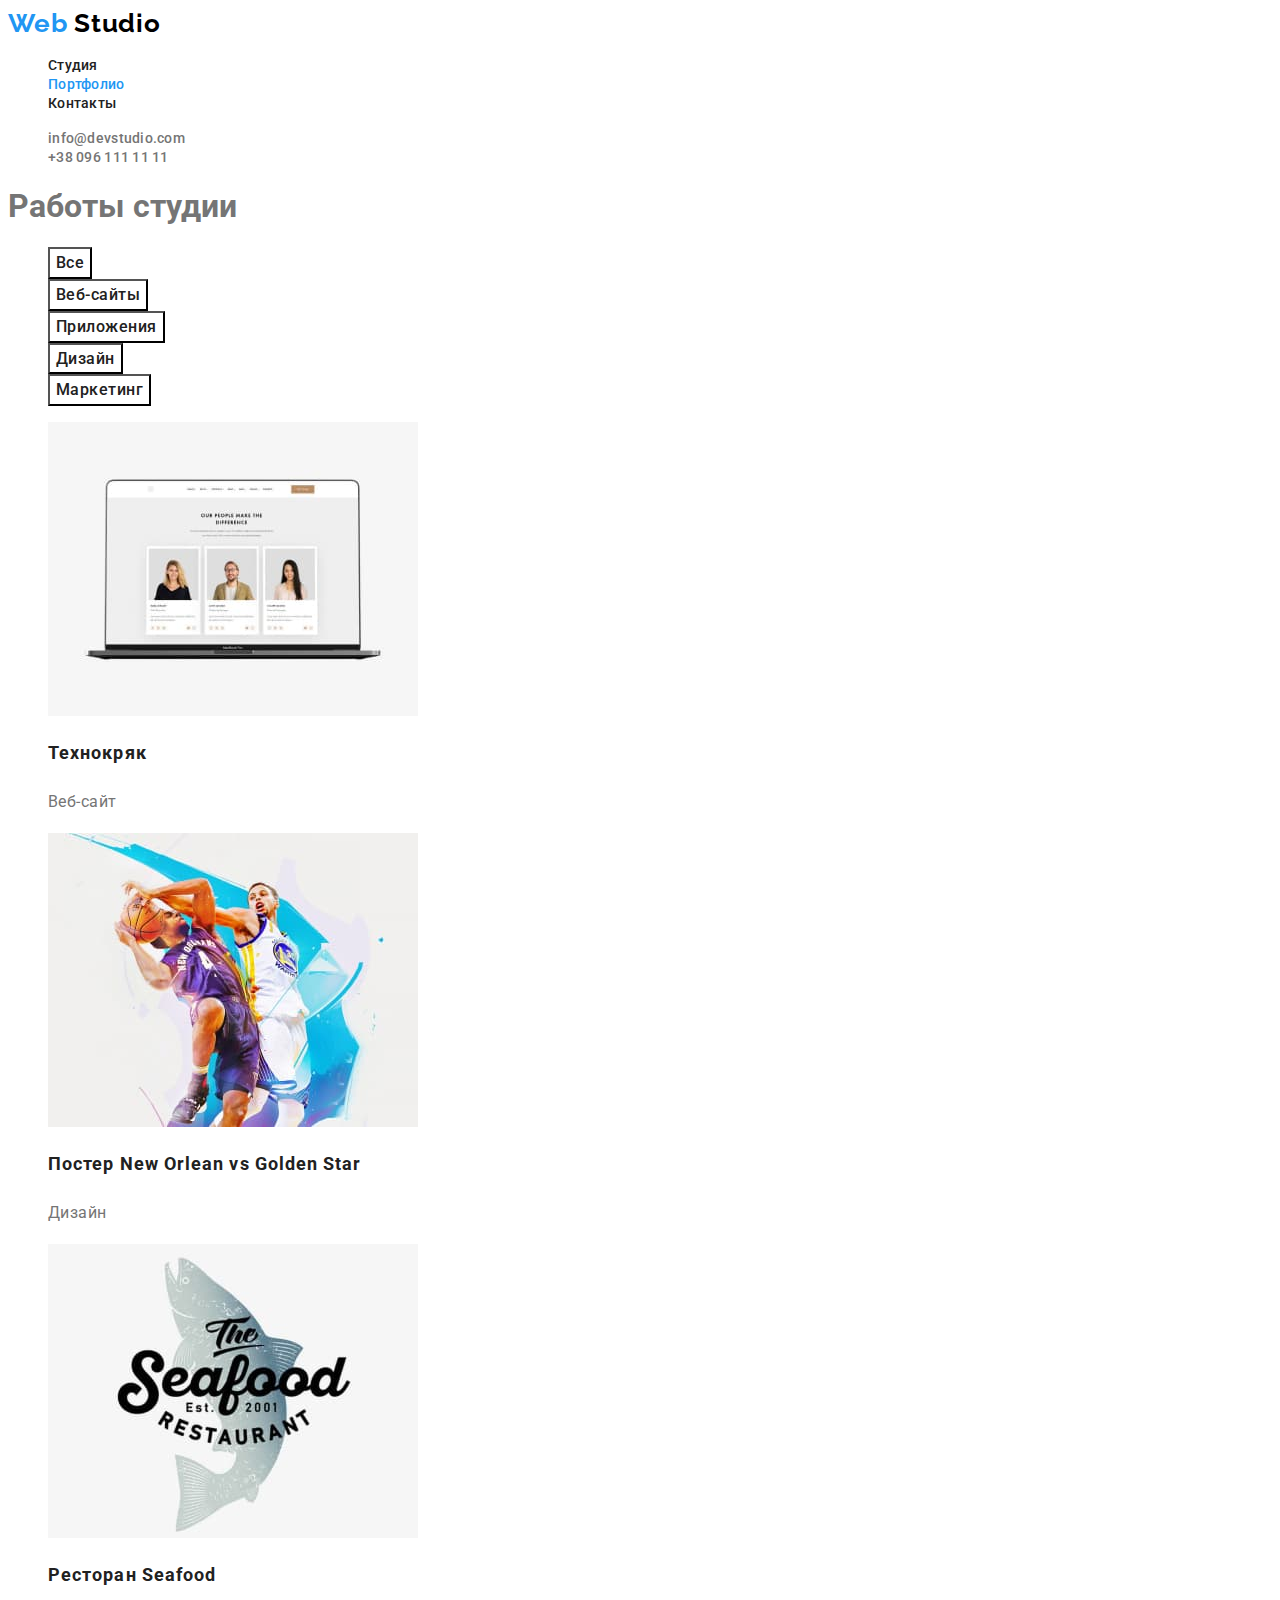
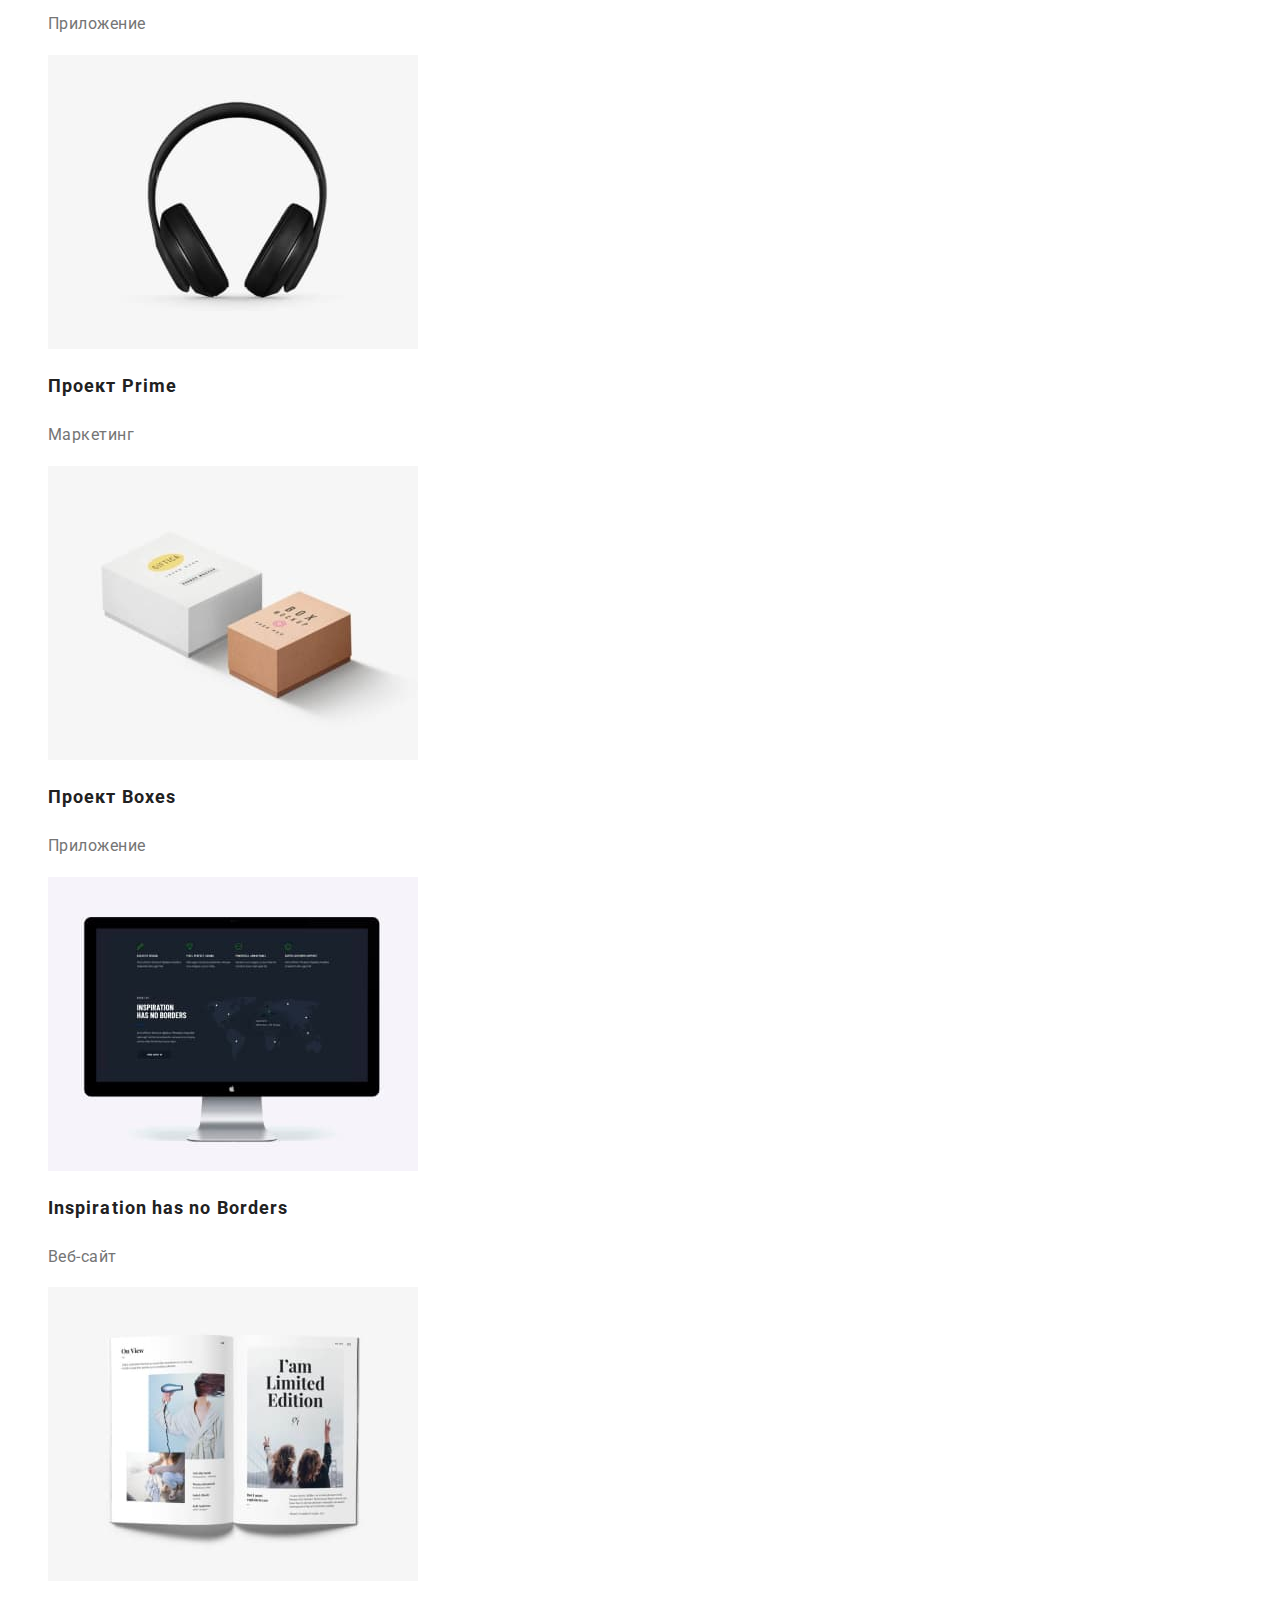
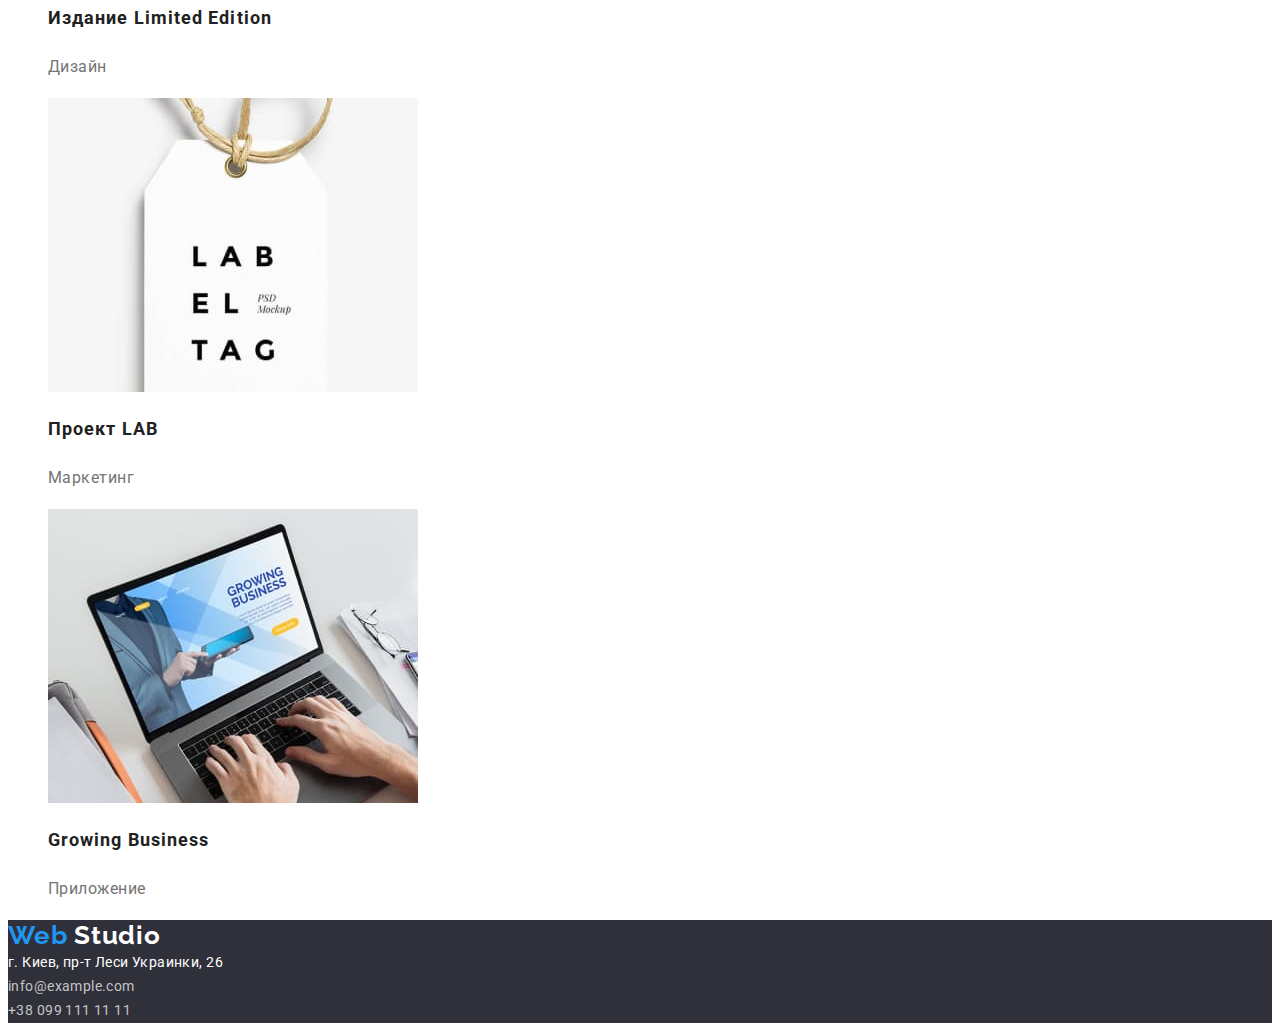
==== portfolio.html @ 0d14d16c "add start files" ====
<!DOCTYPE html>
<html lang="ru">
  <head>
    <meta charset="UTF-8" />
    <meta http-equiv="X-UA-Compatible" content="IE=edge" />
    <meta name="viewport" content="width=device-width, initial-scale=1.0" />
    <title>Портфолио</title>
    <link
      href="https://fonts.googleapis.com/css2?family=Raleway:wght@700&family=Roboto:wght@400;500;700;900&display=swap"
      rel="stylesheet"
    />
    <link rel="stylesheet" href="./css/styles.css" />
  </head>
  <body>
    <!-- шапка -->
    <header>
      <a class="logo" href="" lang="en"
        ><span class="logo-color">Web</span> <span class="logo-header">Studio</span>
      </a>
      <nav>
        <ul class="site-nav list">
          <li><a href="./index.html" class="link">Студия</a></li>
          <li><a href="./portfolio.html" class="link current">Портфолио</a></li>
          <li><a href="" class="link">Контакты</a></li>
        </ul>
      </nav>
      <ul class="contacts list">
        <li><a href="mailto:info@devstudio.com" class="link">info@devstudio.com</a></li>
        <li><a href="tel:+380961111111" class="link">+38 096 111 11 11</a></li>
      </ul>
    </header>
    <!-- контент -->
    <main>
      <section>
        <h1>Работы студии</h1>
        <ul class="filter list">
          <li><button type="button" class="button btn-p">Все</button></li>
          <li><button type="button" class="button btn-p">Веб-сайты</button></li>
          <li><button type="button" class="button btn-p">Приложения</button></li>
          <li><button type="button" class="button btn-p">Дизайн</button></li>
          <li><button type="button" class="button btn-p">Маркетинг</button></li>
        </ul>
        <ul class="example-list list">
          <li class="example-card">
            <img
              src="./images/portfolio/portfolio1.jpg"
              alt="Ноутбук с изображением сайта"
              width="370"
            />
            <h2 class="title">Технокряк</h2>
            <p class="product">Веб-сайт</p>
          </li>
          <li class="example-card">
            <img
              src="./images/portfolio/portfolio2.jpg"
              alt="Игра двух баскетболистов"
              width="370"
            />
            <h2 class="title">Постер New Orlean vs Golden Star</h2>
            <p class="product">Дизайн</p>
          </li>
          <li class="example-card">
            <img src="./images/portfolio/portfolio3.jpg" alt="Лого ресторана" width="370" />
            <h2 class="title">Ресторан Seafood</h2>
            <p class="product">Приложение</p>
          </li>
          <li class="example-card">
            <img src="./images/portfolio/portfolio4.jpg" alt="Наушники" width="370" />
            <h2 class="title">Проект Prime</h2>
            <p class="product">Маркетинг</p>
          </li>
          <li class="example-card">
            <img src="./images/portfolio/portfolio5.jpg" alt="Коробки" width="370" />
            <h2 class="title">Проект Boxes</h2>
            <p class="product">Приложение</p>
          </li>
          <li class="example-card">
            <img
              src="./images/portfolio/portfolio6.jpg"
              alt="Монитор с изображением сайта"
              width="370"
            />
            <h2 class="title">Inspiration has no Borders</h2>
            <p class="product">Веб-сайт</p>
          </li>
          <li class="example-card">
            <img src="./images/portfolio/portfolio7.jpg" alt="Открытая книга" width="370" />
            <h2 class="title">Издание Limited Edition</h2>
            <p class="product">Дизайн</p>
          </li>
          <li class="example-card">
            <img src="./images/portfolio/portfolio8.jpg" alt="Бирка с лого проекта" width="370" />
            <h2 class="title">Проект LAB</h2>
            <p class="product">Маркетинг</p>
          </li>
          <li class="example-card">
            <img src="./images/portfolio/portfolio9.jpg" alt="Работа за ноутбуком" width="370" />
            <h2 class="title">Growing Business</h2>
            <p class="product">Приложение</p>
          </li>
        </ul>
      </section>
    </main>
    <!-- подвал -->
    <footer class="footer">
      <a class="logo" href="" lang="en"
        ><span class="logo-color">Web</span> <span class="logo-footer">Studio</span>
      </a>
      <address class="address">
        <a href="https://goo.gl/maps/GyggzFE7eTkepQ136" class="address-link office"
          >г. Киев, пр-т Леси Украинки, 26</a
        >
        <br />
        <a href="mailto:info@example.com" class="address-link">info@example.com</a><br />
        <a href="tel:+380991111111" class="address-link">+38 099 111 11 11</a>
      </address>
    </footer>
  </body>
</html>
---- css/styles.css ----
:root {
  --title-color: #212121;
  --accent-color: #2196f3;
  --white-color: #ffffff;
  --phrase-color: #757575;
  --logo-color: #000000;
  --background-section: #e5e5e5;
  --background-hero: #2f303a;
  --background-btn-p: #f5f4fa;
  --background-btn-s: #188ce8;
  --contact-color: #c4c4c4;
}
body {
  font-family: Roboto, sans-serif;
  color: var(--phrase-color);
  background-color: var(--white-color);
}
.list {
  list-style: none;
}

/* logo */
.logo {
  font-family: Raleway, sans-serif;
  /* font-style: normal; */
  font-weight: 700;
  font-size: 26px;
  line-height: 1.19;
  letter-spacing: 0.03em;
  text-decoration: none;
}
.logo-header {
  color: var(--logo-color);
}
.logo-color {
  color: var(--accent-color);
}
/* header */
.link {
  font-weight: 500;
  font-size: 14px;
  line-height: 1.14;
  letter-spacing: 0.02em;
  text-decoration: none;
}
.site-nav .link {
  color: var(--title-color);
}
.site-nav .link:hover,
.site-nav .link:focus {
  color: var(--accent-color);
}
.site-nav .current {
  color: var(--accent-color);
}
.contacts .link {
  color: var(--phrase-color);
}
.contacts .link:hover,
.contacts .link:focus {
  color: var(--accent-color);
}

/* герой */
.hero {
  background-color: var(--background-hero);
}
.hero-title {
  color: var(--white-color);
  font-weight: 900;
  font-size: 44px;
  line-height: 1.36;
  text-align: center;
  letter-spacing: 0.06em;
  text-transform: uppercase;
}
.button {
  font-family: inherit;
  font-weight: 500;
  font-size: 16px;
  line-height: 1.62;
  text-align: center;
  letter-spacing: 0.03em;
  cursor: pointer;
}
.btn-s {
  color: var(--white-color);
  background-color: var(--accent-color);
  font-weight: 700;
  line-height: 1.87;
  letter-spacing: 0.06em;
}
.btn-s:hover,
.btn-s:focus {
  background-color: var(--background-btn-s);
}

/* наши преимущества */
.benefits-list .title {
  color: var(--title-color);
  font-weight: 700;
  font-size: 14px;
  line-height: 1.14;
  letter-spacing: 0.03em;
  text-transform: uppercase;
}
.benefit {
  font-size: 14px;
  line-height: 1.74;
  letter-spacing: 0.03em;
}

/* чем мы занимаемся */
.section-title {
  color: var(--title-color);
  font-weight: 700;
  font-size: 36px;
  line-height: 1.17;
  text-align: center;
  letter-spacing: 0.03em;
}

/* наша команда */
.team {
  background-color: var(--background-btn-p);
}
.member-card {
  background-color: var(--white-color);
}
.member {
  color: var(--title-color);
  font-weight: 500;
  font-size: 16px;
  line-height: 1.19;
  text-align: center;
  letter-spacing: 0.03em;
}
.member-prof {
  font-size: 16px;
  line-height: 1.19;
  text-align: center;
  letter-spacing: 0.03em;
}

/* подвал */
.footer {
  background-color: var(--background-hero);
}
.logo-footer {
  color: var(--white-color);
}

.address-link {
  color: var(--contact-color);
  font-style: normal;
  font-weight: 400;
  font-size: 14px;
  line-height: 1.71;
  letter-spacing: 0.03em;
  text-decoration: none;
}
.office {
  color: var(--white-color);
}
.address-link:hover,
.address-link:focus {
  color: var(--accent-color);
}

/* portfolio */
.btn-p {
  color: var(--title-color);
  background-color: var(--white-color);
}
.btn-p:hover,
.btn-p:focus {
  color: var(--white-color);
  background-color: var(--accent-color);
}
.example-card {
  background-color: var(--example-card-color);
}
.example-list .title {
  color: var(--title-color);
  font-weight: 700;
  font-size: 18px;
  line-height: 2;
  letter-spacing: 0.06em;
}
.example-list .product {
  font-size: 16px;
  line-height: 1.87;
  letter-spacing: 0.03em;
}
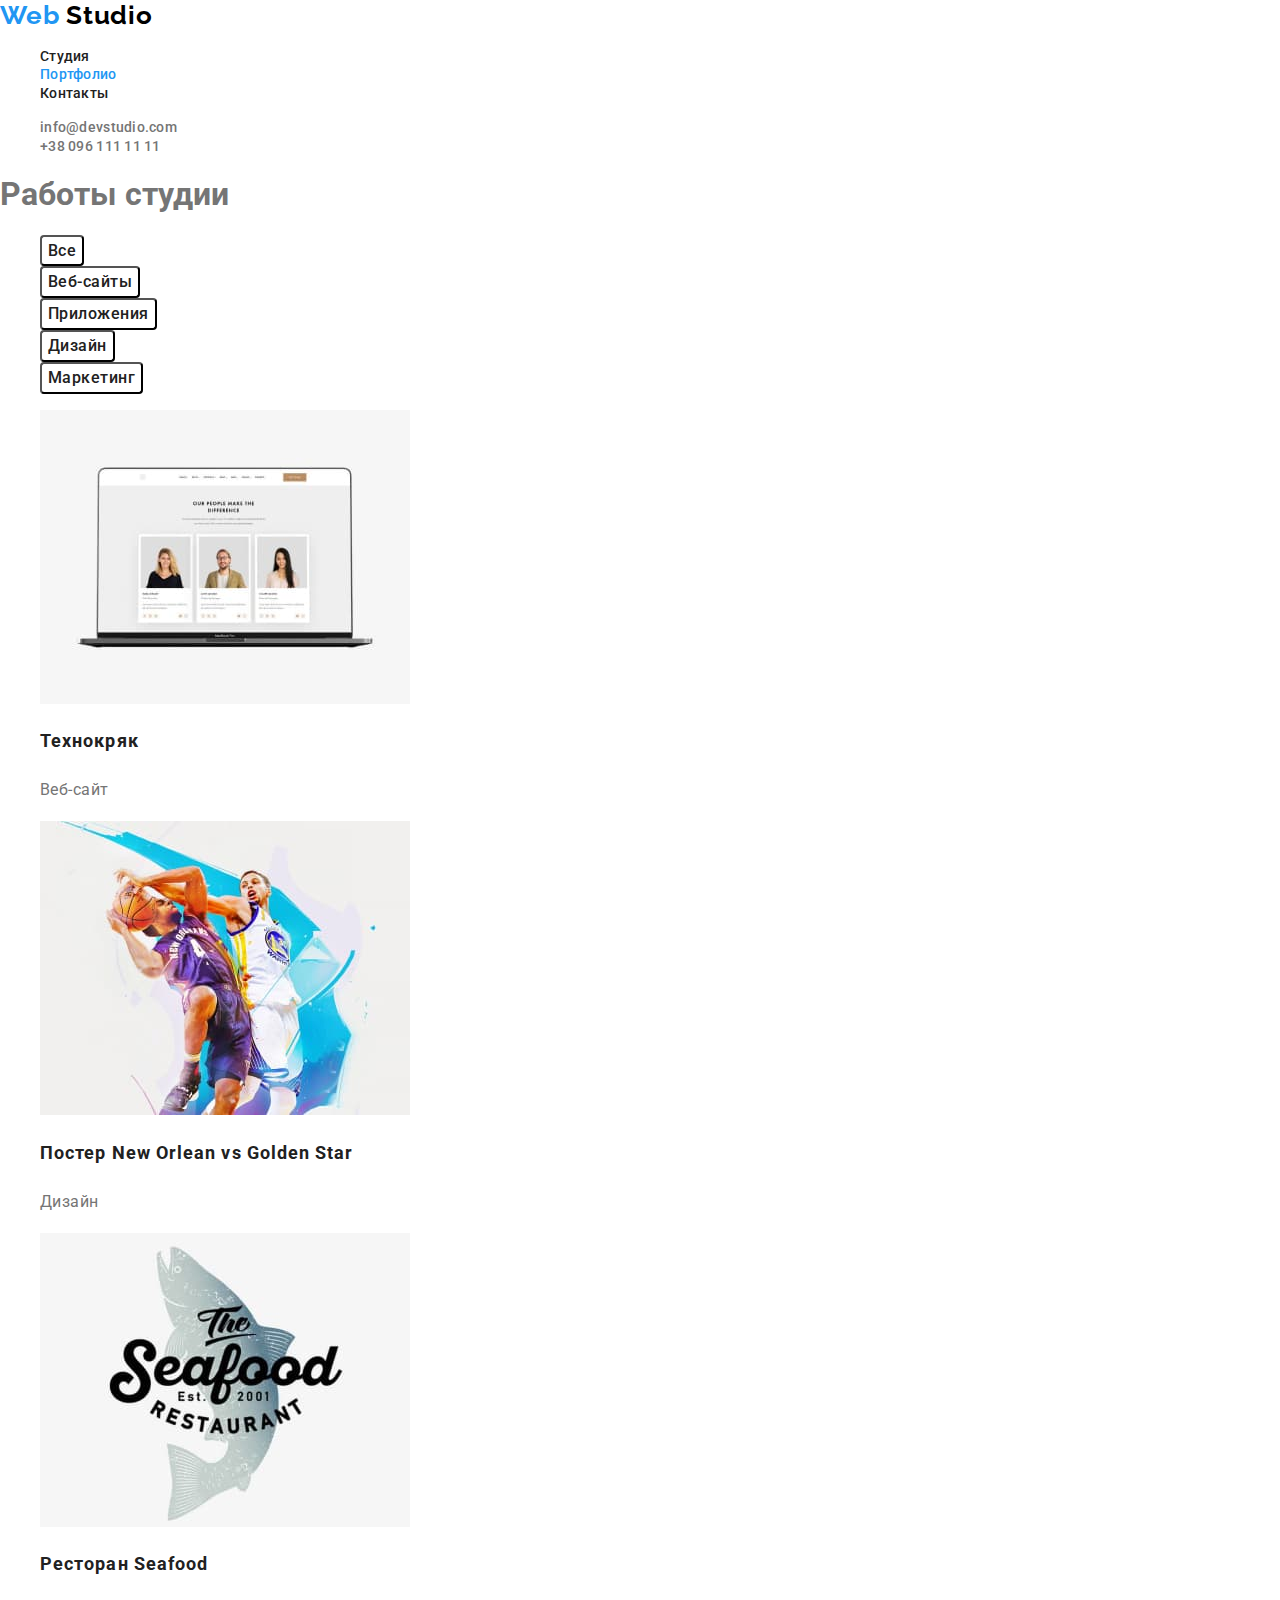
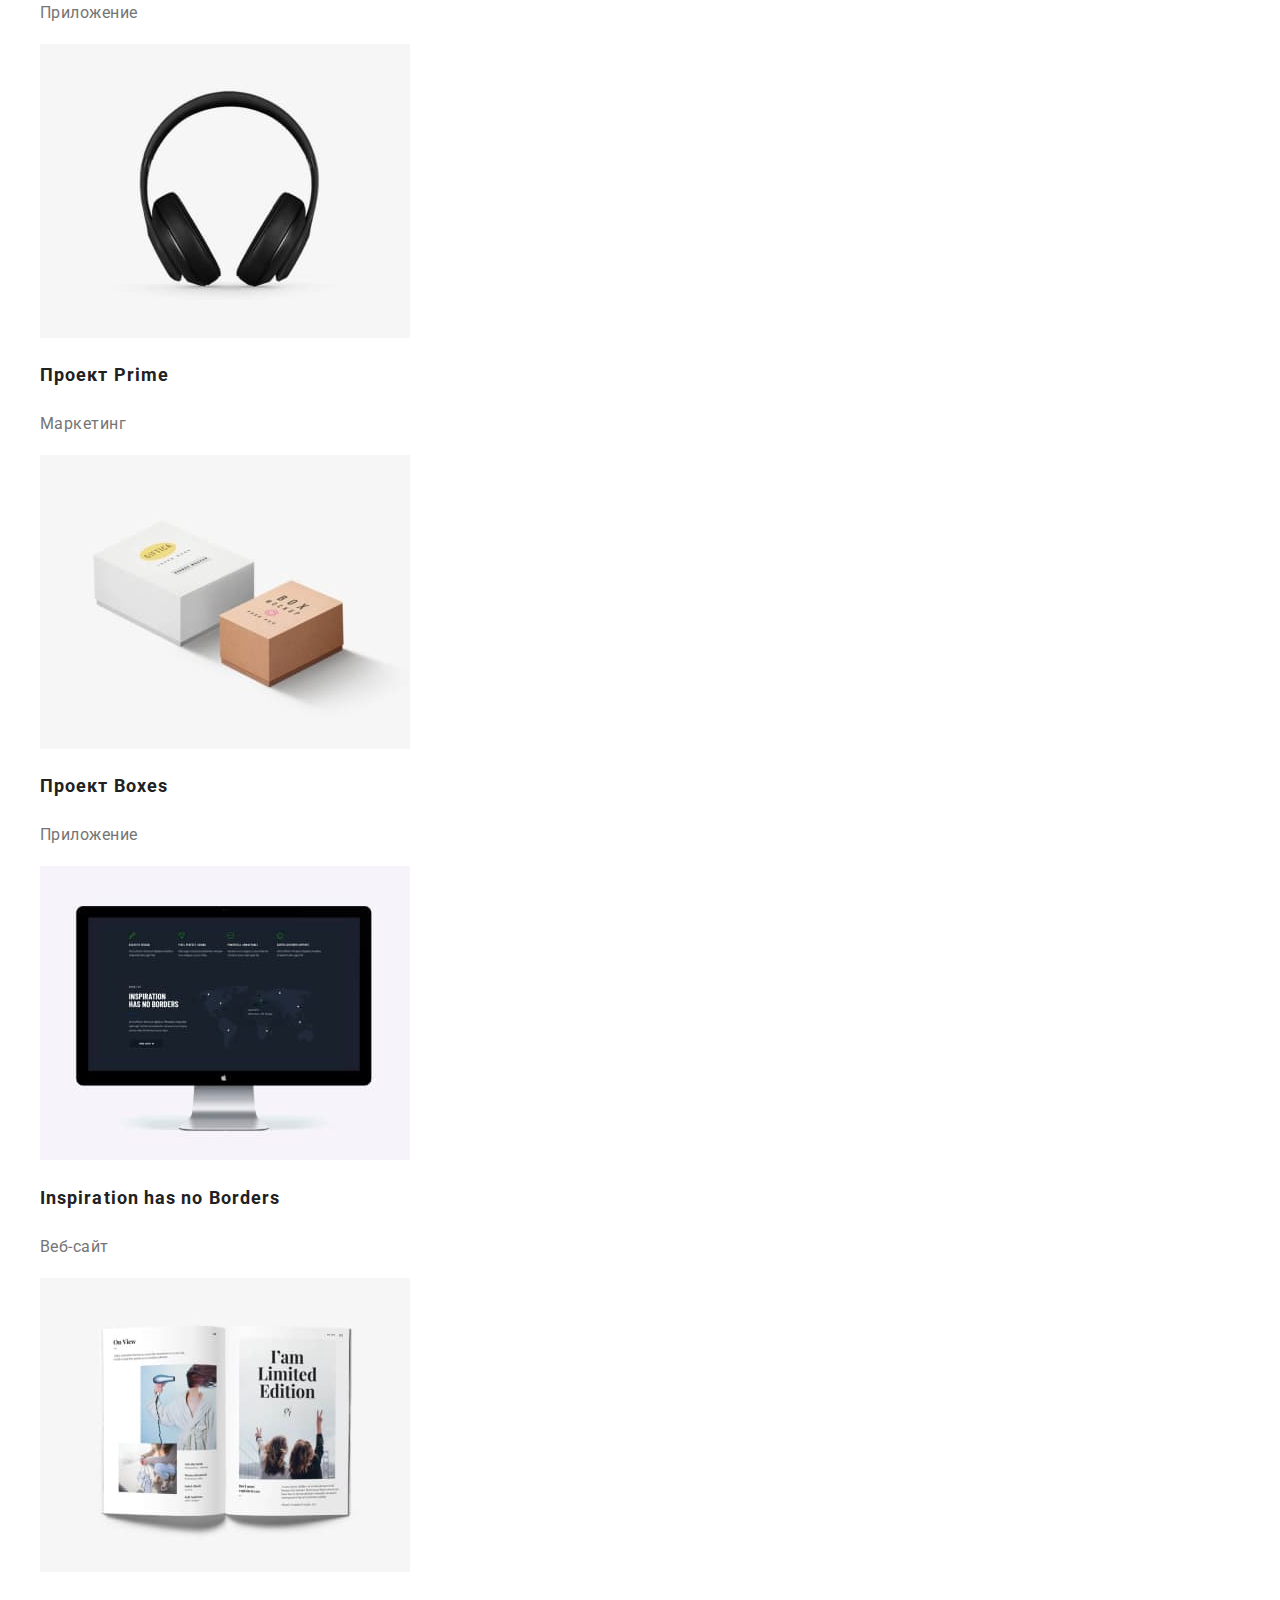
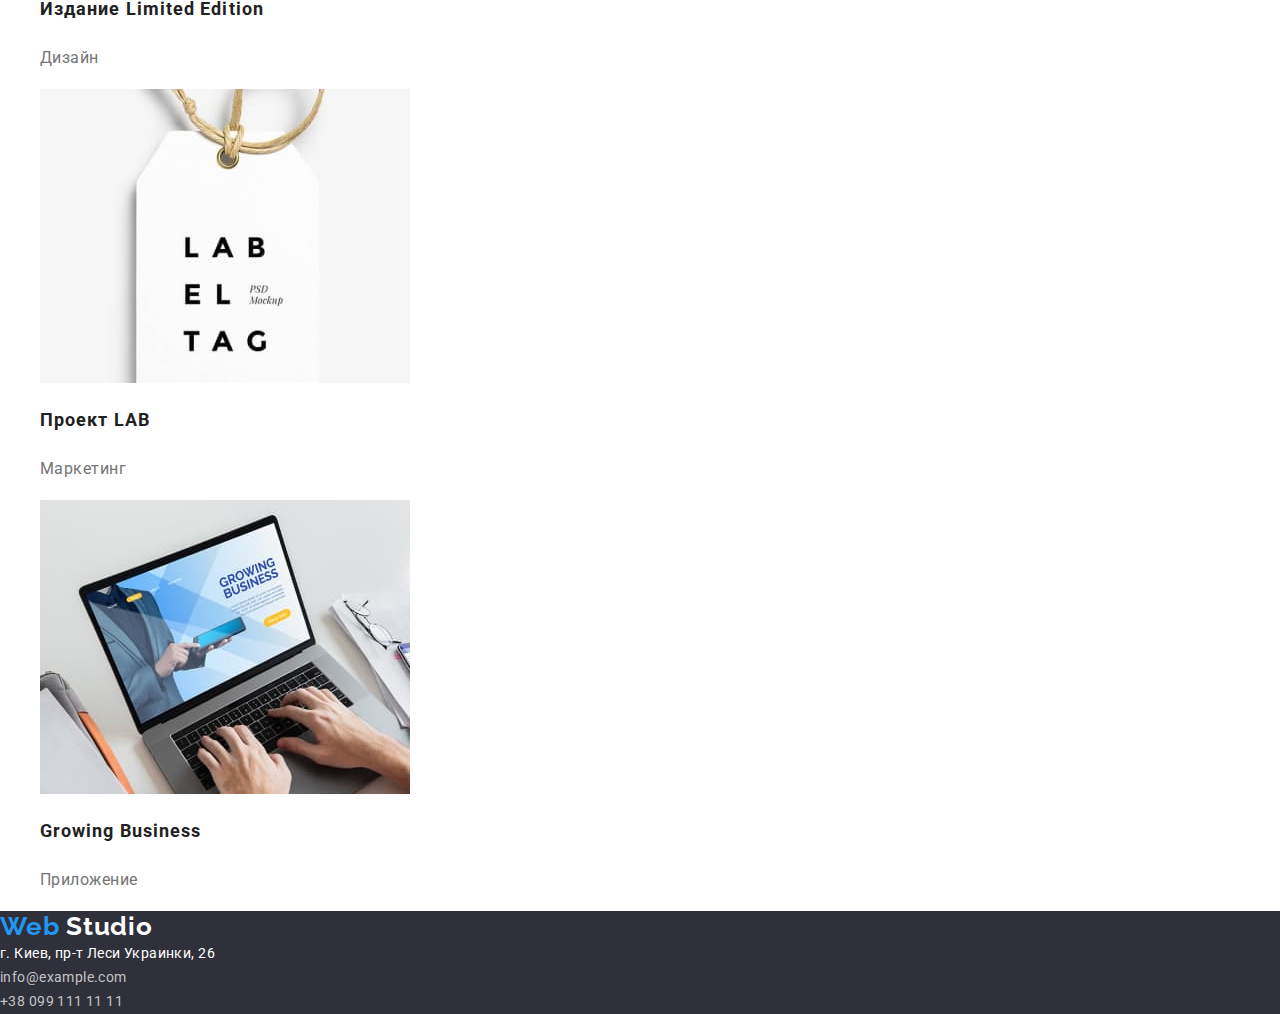
==== commit 00fe9de2: "add nomalize and container" ====
--- a/portfolio.html
+++ b/portfolio.html
@@ -8,6 +8,10 @@
     <link
       href="https://fonts.googleapis.com/css2?family=Raleway:wght@700&family=Roboto:wght@400;500;700;900&display=swap"
       rel="stylesheet"
+    />
+    <link
+      rel="stylesheet"
+      href="https://cdnjs.cloudflare.com/ajax/libs/modern-normalize/1.1.0/modern-normalize.min.css"
     />
     <link rel="stylesheet" href="./css/styles.css" />
   </head>
--- a/css/styles.css
+++ b/css/styles.css
@@ -1,3 +1,18 @@
+/* =====main styles===== */
+html {
+  box-sizing: border-box;
+}
+*,
+*::before,
+*::after {
+  box-sizing: inherit;
+}
+.container {
+  width: 1200px;
+  padding-left: 15px;
+  padding-right: 15px;
+}
+
 :root {
   --title-color: #212121;
   --accent-color: #2196f3;
@@ -19,10 +34,9 @@
   list-style: none;
 }
 
-/* logo */
+/* =====logo===== */
 .logo {
   font-family: Raleway, sans-serif;
-  /* font-style: normal; */
   font-weight: 700;
   font-size: 26px;
   line-height: 1.19;
@@ -35,7 +49,7 @@
 .logo-color {
   color: var(--accent-color);
 }
-/* header */
+/* =====header===== */
 .link {
   font-weight: 500;
   font-size: 14px;
@@ -61,7 +75,7 @@
   color: var(--accent-color);
 }
 
-/* герой */
+/* =====hero===== */
 .hero {
   background-color: var(--background-hero);
 }
@@ -75,6 +89,7 @@
   text-transform: uppercase;
 }
 .button {
+  border-radius: 4px;
   font-family: inherit;
   font-weight: 500;
   font-size: 16px;
@@ -84,6 +99,7 @@
   cursor: pointer;
 }
 .btn-s {
+  padding: 10px 32px;
   color: var(--white-color);
   background-color: var(--accent-color);
   font-weight: 700;
@@ -95,7 +111,7 @@
   background-color: var(--background-btn-s);
 }
 
-/* наши преимущества */
+/* =====наши преимущества===== */
 .benefits-list .title {
   color: var(--title-color);
   font-weight: 700;
@@ -110,7 +126,7 @@
   letter-spacing: 0.03em;
 }
 
-/* чем мы занимаемся */
+/* =====чем мы занимаемся===== */
 .section-title {
   color: var(--title-color);
   font-weight: 700;
@@ -120,7 +136,7 @@
   letter-spacing: 0.03em;
 }
 
-/* наша команда */
+/* =====наша команда===== */
 .team {
   background-color: var(--background-btn-p);
 }
@@ -142,7 +158,7 @@
   letter-spacing: 0.03em;
 }
 
-/* подвал */
+/* =====footer===== */
 .footer {
   background-color: var(--background-hero);
 }
@@ -167,8 +183,9 @@
   color: var(--accent-color);
 }
 
-/* portfolio */
+/* =====portfolio===== */
 .btn-p {
+  padding: 6px, 22px;
   color: var(--title-color);
   background-color: var(--white-color);
 }
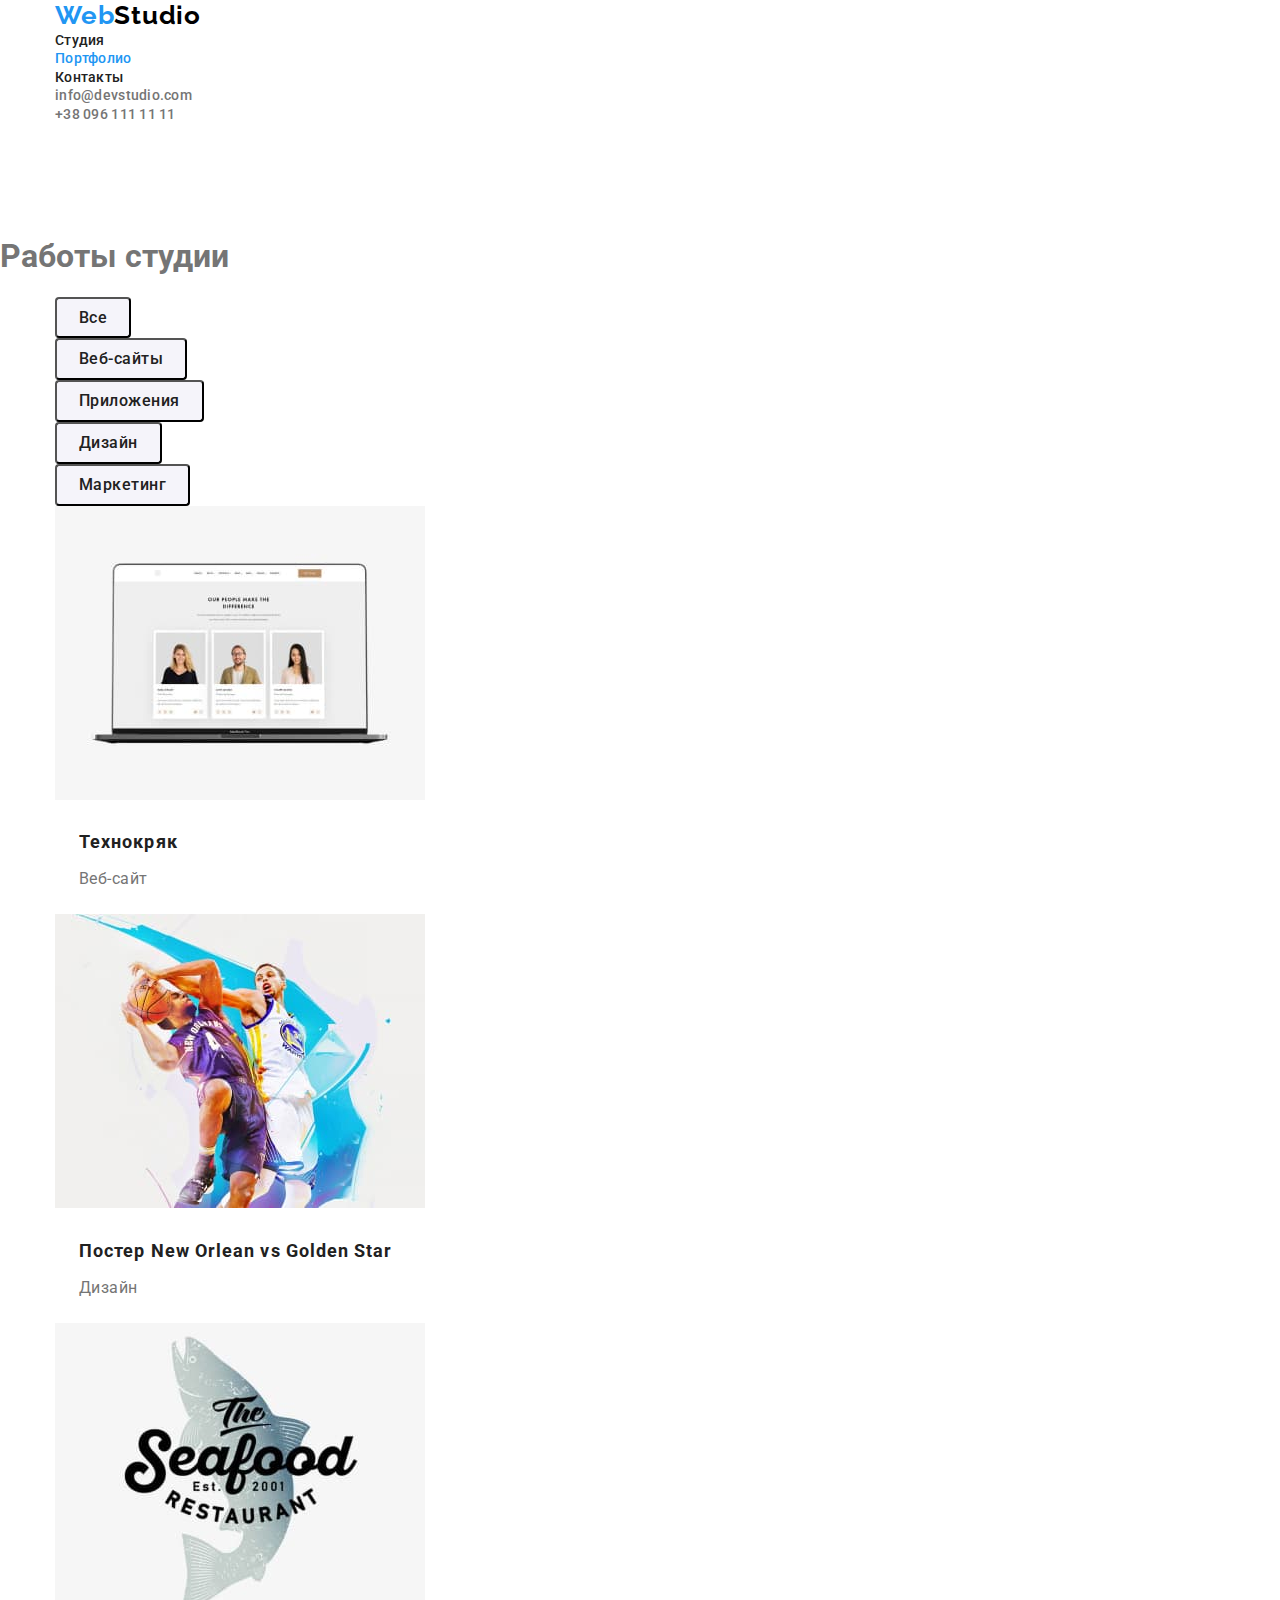
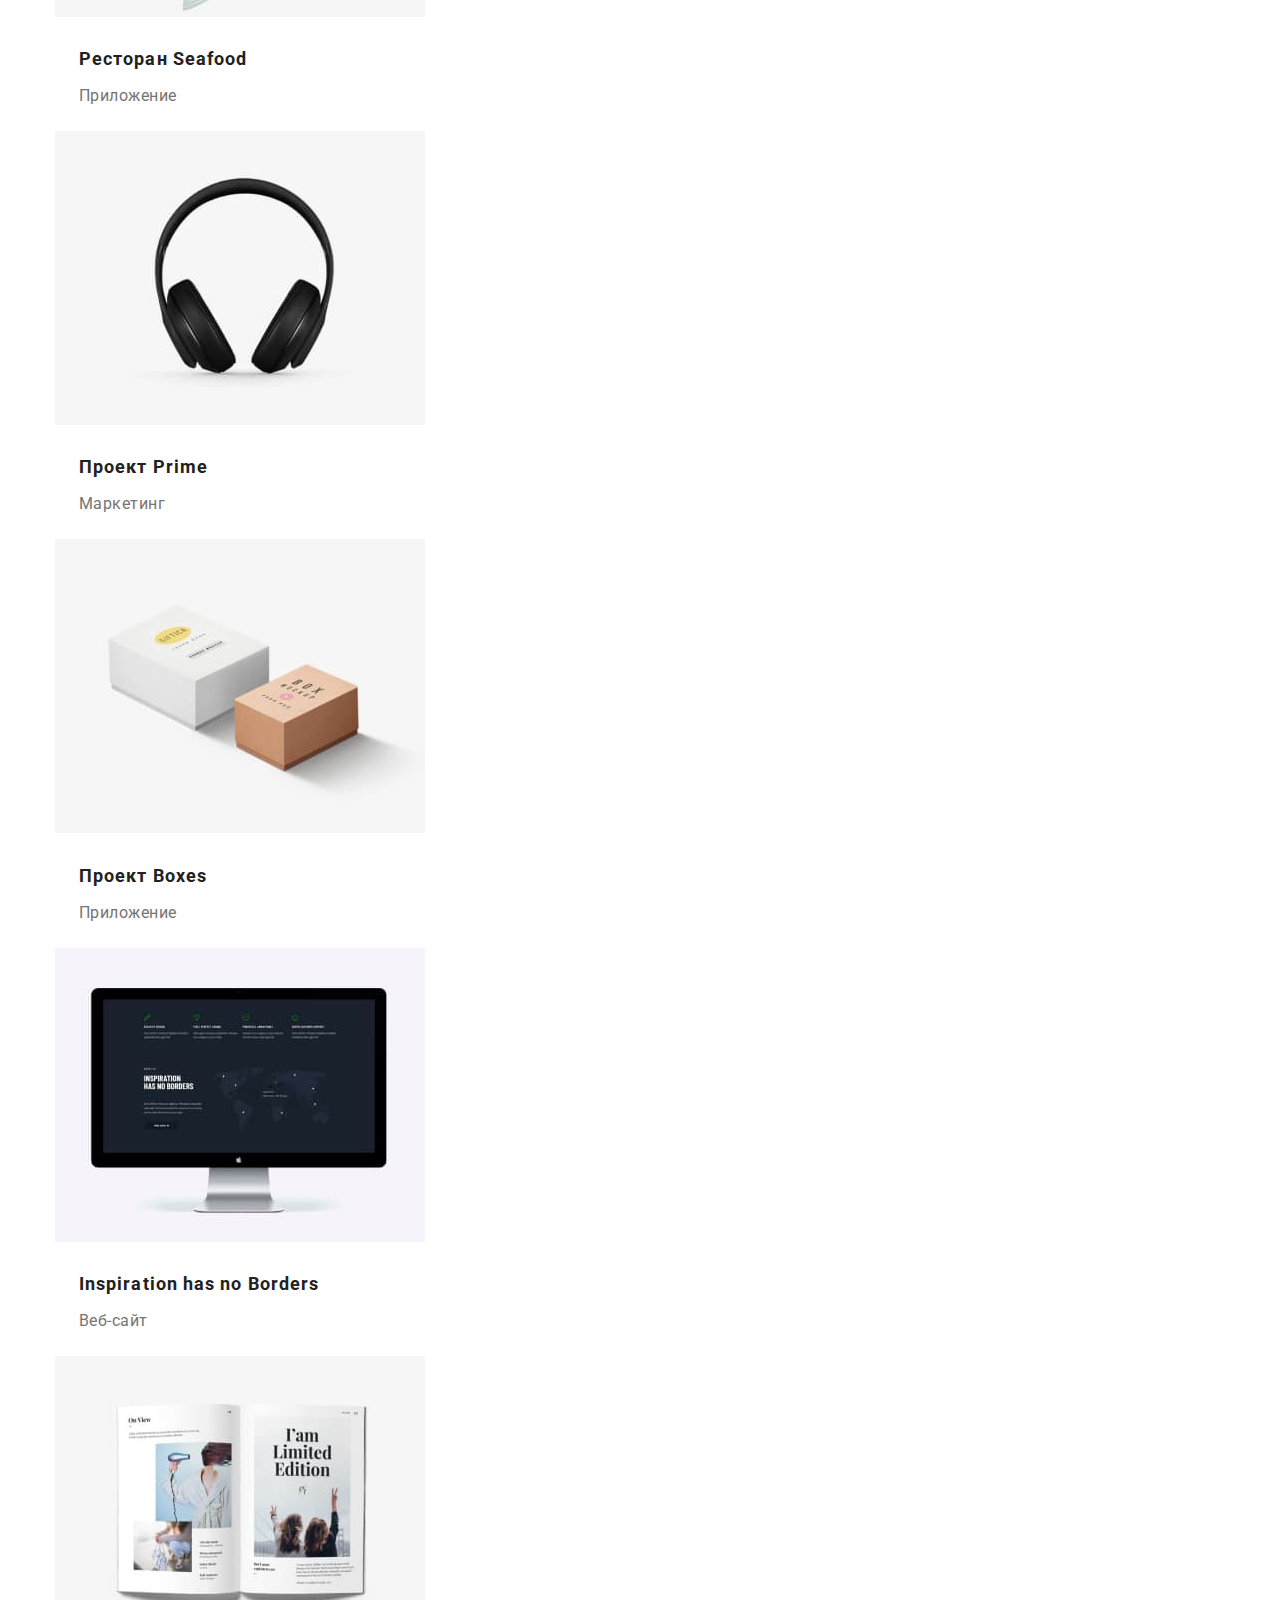
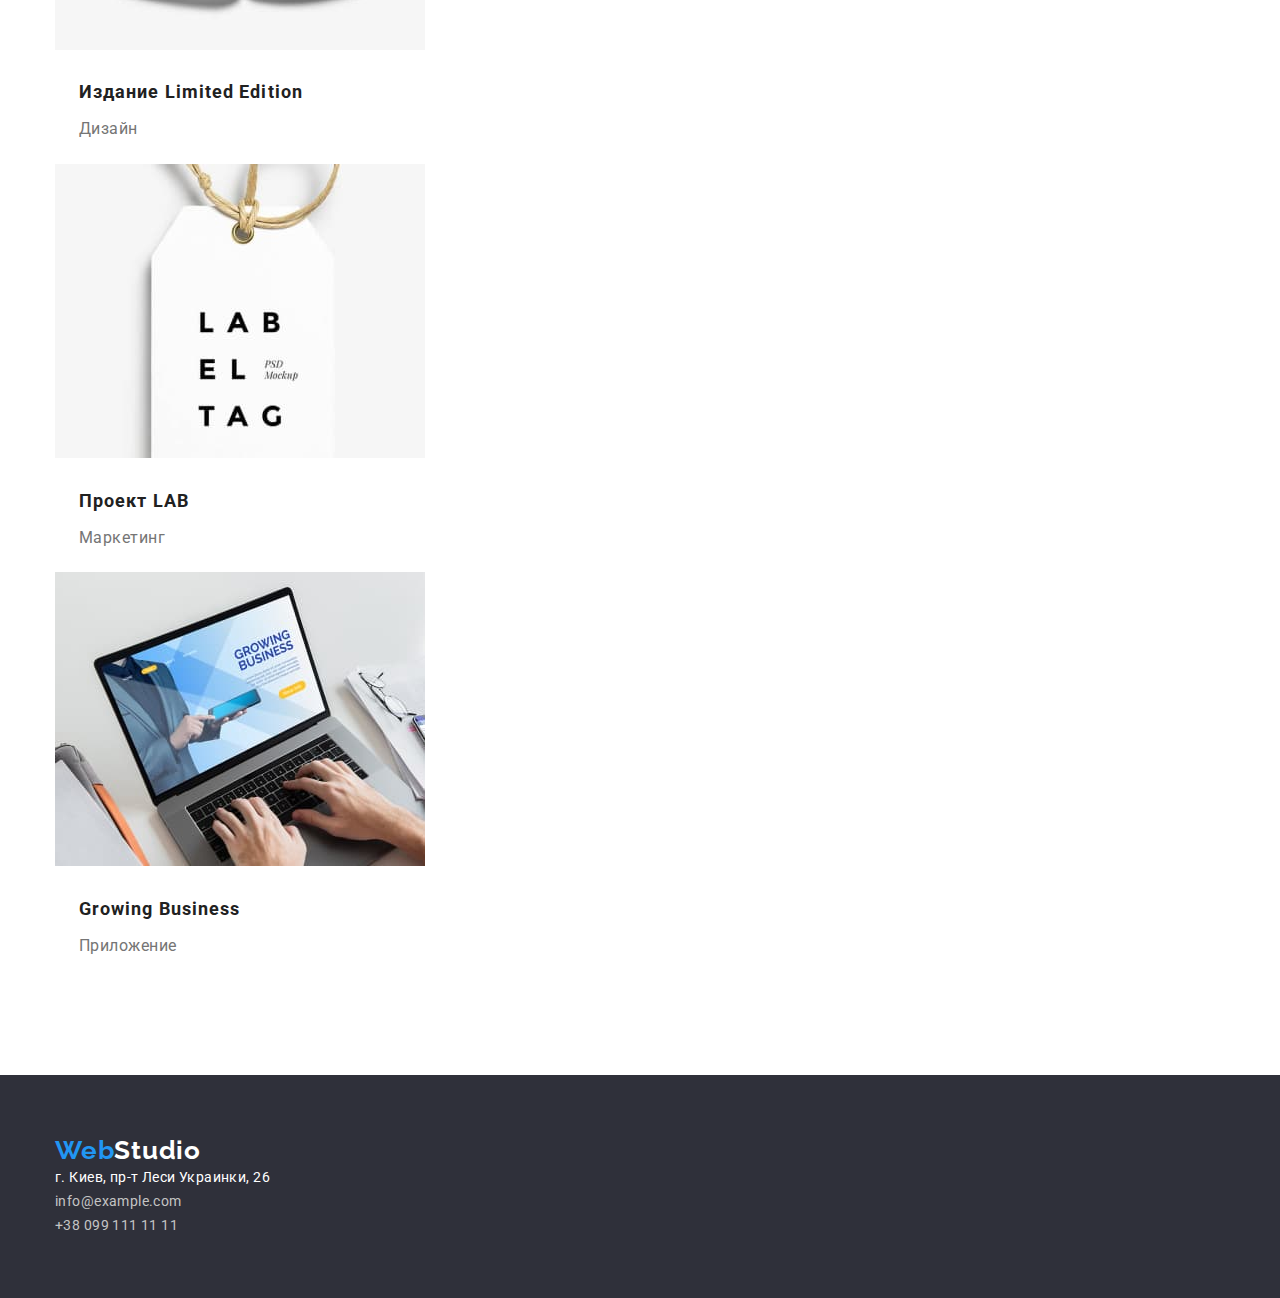
==== commit 8583cb9b: "add containers margins paddings" ====
--- a/portfolio.html
+++ b/portfolio.html
@@ -18,106 +18,126 @@
   <body>
     <!-- шапка -->
     <header>
-      <a class="logo" href="" lang="en"
-        ><span class="logo-color">Web</span> <span class="logo-header">Studio</span>
-      </a>
-      <nav>
-        <ul class="site-nav list">
-          <li><a href="./index.html" class="link">Студия</a></li>
-          <li><a href="./portfolio.html" class="link current">Портфолио</a></li>
-          <li><a href="" class="link">Контакты</a></li>
+      <div class="container">
+        <a class="logo" href="" lang="en">Web<span class="logo-header">Studio</span> </a>
+        <nav>
+          <ul class="site-nav list">
+            <li><a href="./index.html" class="link">Студия</a></li>
+            <li><a href="./portfolio.html" class="link current">Портфолио</a></li>
+            <li><a href="" class="link">Контакты</a></li>
+          </ul>
+        </nav>
+        <ul class="contacts list">
+          <li><a href="mailto:info@devstudio.com" class="link">info@devstudio.com</a></li>
+          <li><a href="tel:+380961111111" class="link">+38 096 111 11 11</a></li>
         </ul>
-      </nav>
-      <ul class="contacts list">
-        <li><a href="mailto:info@devstudio.com" class="link">info@devstudio.com</a></li>
-        <li><a href="tel:+380961111111" class="link">+38 096 111 11 11</a></li>
-      </ul>
+      </div>
     </header>
     <!-- контент -->
     <main>
-      <section>
+      <section class="section portfolio">
         <h1>Работы студии</h1>
-        <ul class="filter list">
-          <li><button type="button" class="button btn-p">Все</button></li>
-          <li><button type="button" class="button btn-p">Веб-сайты</button></li>
-          <li><button type="button" class="button btn-p">Приложения</button></li>
-          <li><button type="button" class="button btn-p">Дизайн</button></li>
-          <li><button type="button" class="button btn-p">Маркетинг</button></li>
-        </ul>
-        <ul class="example-list list">
-          <li class="example-card">
-            <img
-              src="./images/portfolio/portfolio1.jpg"
-              alt="Ноутбук с изображением сайта"
-              width="370"
-            />
-            <h2 class="title">Технокряк</h2>
-            <p class="product">Веб-сайт</p>
-          </li>
-          <li class="example-card">
-            <img
-              src="./images/portfolio/portfolio2.jpg"
-              alt="Игра двух баскетболистов"
-              width="370"
-            />
-            <h2 class="title">Постер New Orlean vs Golden Star</h2>
-            <p class="product">Дизайн</p>
-          </li>
-          <li class="example-card">
-            <img src="./images/portfolio/portfolio3.jpg" alt="Лого ресторана" width="370" />
-            <h2 class="title">Ресторан Seafood</h2>
-            <p class="product">Приложение</p>
-          </li>
-          <li class="example-card">
-            <img src="./images/portfolio/portfolio4.jpg" alt="Наушники" width="370" />
-            <h2 class="title">Проект Prime</h2>
-            <p class="product">Маркетинг</p>
-          </li>
-          <li class="example-card">
-            <img src="./images/portfolio/portfolio5.jpg" alt="Коробки" width="370" />
-            <h2 class="title">Проект Boxes</h2>
-            <p class="product">Приложение</p>
-          </li>
-          <li class="example-card">
-            <img
-              src="./images/portfolio/portfolio6.jpg"
-              alt="Монитор с изображением сайта"
-              width="370"
-            />
-            <h2 class="title">Inspiration has no Borders</h2>
-            <p class="product">Веб-сайт</p>
-          </li>
-          <li class="example-card">
-            <img src="./images/portfolio/portfolio7.jpg" alt="Открытая книга" width="370" />
-            <h2 class="title">Издание Limited Edition</h2>
-            <p class="product">Дизайн</p>
-          </li>
-          <li class="example-card">
-            <img src="./images/portfolio/portfolio8.jpg" alt="Бирка с лого проекта" width="370" />
-            <h2 class="title">Проект LAB</h2>
-            <p class="product">Маркетинг</p>
-          </li>
-          <li class="example-card">
-            <img src="./images/portfolio/portfolio9.jpg" alt="Работа за ноутбуком" width="370" />
-            <h2 class="title">Growing Business</h2>
-            <p class="product">Приложение</p>
-          </li>
-        </ul>
+        <div class="container">
+          <ul class="filter list">
+            <li><button type="button" class="button btn-p">Все</button></li>
+            <li><button type="button" class="button btn-p">Веб-сайты</button></li>
+            <li><button type="button" class="button btn-p">Приложения</button></li>
+            <li><button type="button" class="button btn-p">Дизайн</button></li>
+            <li><button type="button" class="button btn-p">Маркетинг</button></li>
+          </ul>
+          <ul class="example-list list">
+            <li class="example-card">
+              <img
+                src="./images/portfolio/portfolio1.jpg"
+                alt="Ноутбук с изображением сайта"
+                width="370"
+              />
+              <div class="card-description">
+                <h2 class="title">Технокряк</h2>
+                <p class="product">Веб-сайт</p>
+              </div>
+            </li>
+            <li class="example-card">
+              <img
+                src="./images/portfolio/portfolio2.jpg"
+                alt="Игра двух баскетболистов"
+                width="370"
+              />
+              <div class="card-description">
+                <h2 class="title">Постер New Orlean vs Golden Star</h2>
+                <p class="product">Дизайн</p>
+              </div>
+            </li>
+            <li class="example-card">
+              <img src="./images/portfolio/portfolio3.jpg" alt="Лого ресторана" width="370" />
+              <div class="card-description">
+                <h2 class="title">Ресторан Seafood</h2>
+                <p class="product">Приложение</p>
+              </div>
+            </li>
+            <li class="example-card">
+              <img src="./images/portfolio/portfolio4.jpg" alt="Наушники" width="370" />
+              <div class="card-description">
+                <h2 class="title">Проект Prime</h2>
+                <p class="product">Маркетинг</p>
+              </div>
+            </li>
+            <li class="example-card">
+              <img src="./images/portfolio/portfolio5.jpg" alt="Коробки" width="370" />
+              <div class="card-description">
+                <h2 class="title">Проект Boxes</h2>
+                <p class="product">Приложение</p>
+              </div>
+            </li>
+            <li class="example-card">
+              <img
+                src="./images/portfolio/portfolio6.jpg"
+                alt="Монитор с изображением сайта"
+                width="370"
+              />
+              <div class="card-description">
+                <h2 class="title">Inspiration has no Borders</h2>
+                <p class="product">Веб-сайт</p>
+              </div>
+            </li>
+            <li class="example-card">
+              <img src="./images/portfolio/portfolio7.jpg" alt="Открытая книга" width="370" />
+              <div class="card-description">
+                <h2 class="title">Издание Limited Edition</h2>
+                <p class="product">Дизайн</p>
+              </div>
+            </li>
+            <li class="example-card">
+              <img src="./images/portfolio/portfolio8.jpg" alt="Бирка с лого проекта" width="370" />
+              <div class="card-description">
+                <h2 class="title">Проект LAB</h2>
+                <p class="product">Маркетинг</p>
+              </div>
+            </li>
+            <li class="example-card">
+              <img src="./images/portfolio/portfolio9.jpg" alt="Работа за ноутбуком" width="370" />
+              <div class="card-description">
+                <h2 class="title">Growing Business</h2>
+                <p class="product">Приложение</p>
+              </div>
+            </li>
+          </ul>
+        </div>
       </section>
     </main>
     <!-- подвал -->
     <footer class="footer">
-      <a class="logo" href="" lang="en"
-        ><span class="logo-color">Web</span> <span class="logo-footer">Studio</span>
-      </a>
-      <address class="address">
-        <a href="https://goo.gl/maps/GyggzFE7eTkepQ136" class="address-link office"
-          >г. Киев, пр-т Леси Украинки, 26</a
-        >
-        <br />
-        <a href="mailto:info@example.com" class="address-link">info@example.com</a><br />
-        <a href="tel:+380991111111" class="address-link">+38 099 111 11 11</a>
-      </address>
+      <div class="container">
+        <a class="logo" href="" lang="en">Web<span class="logo-footer">Studio</span> </a>
+        <address class="address">
+          <a href="https://goo.gl/maps/GyggzFE7eTkepQ136" class="address-link office"
+            >г. Киев, пр-т Леси Украинки, 26</a
+          >
+          <br />
+          <a href="mailto:info@example.com" class="address-link">info@example.com</a><br />
+          <a href="tel:+380991111111" class="address-link">+38 099 111 11 11</a>
+        </address>
+      </div>
     </footer>
   </body>
 </html>
--- a/css/styles.css
+++ b/css/styles.css
@@ -2,15 +2,17 @@
 html {
   box-sizing: border-box;
 }
-*,
+/* *,
 *::before,
 *::after {
   box-sizing: inherit;
-}
+} */
 .container {
   width: 1200px;
   padding-left: 15px;
   padding-right: 15px;
+  margin-left: auto;
+  margin-right: auto;
 }
 
 :root {
@@ -31,6 +33,8 @@
   background-color: var(--white-color);
 }
 .list {
+  padding: 0;
+  margin: 0;
   list-style: none;
 }
 
@@ -42,13 +46,12 @@
   line-height: 1.19;
   letter-spacing: 0.03em;
   text-decoration: none;
+  color: var(--accent-color);
 }
 .logo-header {
   color: var(--logo-color);
 }
-.logo-color {
-  color: var(--accent-color);
-}
+
 /* =====header===== */
 .link {
   font-weight: 500;
@@ -77,18 +80,24 @@
 
 /* =====hero===== */
 .hero {
+  margin-top: 0;
+  margin-bottom: 94px;
   background-color: var(--background-hero);
+  text-align: center;
 }
 .hero-title {
+  margin-top: 0;
+  margin-bottom: 30px;
   color: var(--white-color);
   font-weight: 900;
   font-size: 44px;
   line-height: 1.36;
-  text-align: center;
+
   letter-spacing: 0.06em;
   text-transform: uppercase;
 }
 .button {
+  display: inline-block;
   border-radius: 4px;
   font-family: inherit;
   font-weight: 500;
@@ -97,6 +106,7 @@
   text-align: center;
   letter-spacing: 0.03em;
   cursor: pointer;
+  min-width: 73px;
 }
 .btn-s {
   padding: 10px 32px;
@@ -112,7 +122,15 @@
 }
 
 /* =====наши преимущества===== */
+.container.benefits,
+.container.images {
+  margin-top: 0;
+  margin-bottom: 94px;
+}
+
 .benefits-list .title {
+  margin-top: 0;
+  margin-bottom: 10px;
   color: var(--title-color);
   font-weight: 700;
   font-size: 14px;
@@ -121,6 +139,7 @@
   text-transform: uppercase;
 }
 .benefit {
+  margin-top: 0;
   font-size: 14px;
   line-height: 1.74;
   letter-spacing: 0.03em;
@@ -128,6 +147,8 @@
 
 /* =====чем мы занимаемся===== */
 .section-title {
+  margin-top: 0;
+  margin-bottom: 50px;
   color: var(--title-color);
   font-weight: 700;
   font-size: 36px;
@@ -137,13 +158,25 @@
 }
 
 /* =====наша команда===== */
+.section.team,
+.section.portfolio {
+  padding-top: 94px;
+  padding-bottom: 94px;
+}
 .team {
   background-color: var(--background-btn-p);
 }
 .member-card {
+  width: 270px;
   background-color: var(--white-color);
 }
+.member-description {
+  padding-top: 30px;
+  padding-bottom: 30px;
+}
 .member {
+  margin-top: 0;
+  margin-bottom: 10px;
   color: var(--title-color);
   font-weight: 500;
   font-size: 16px;
@@ -152,6 +185,7 @@
   letter-spacing: 0.03em;
 }
 .member-prof {
+  margin: 0;
   font-size: 16px;
   line-height: 1.19;
   text-align: center;
@@ -160,6 +194,8 @@
 
 /* =====footer===== */
 .footer {
+  padding-top: 60px;
+  padding-bottom: 60px;
   background-color: var(--background-hero);
 }
 .logo-footer {
@@ -185,9 +221,9 @@
 
 /* =====portfolio===== */
 .btn-p {
-  padding: 6px, 22px;
-  color: var(--title-color);
-  background-color: var(--white-color);
+  padding: 6px 22px;
+  color: var(--title-color);
+  background-color: var(--background-btn-p);
 }
 .btn-p:hover,
 .btn-p:focus {
@@ -195,9 +231,16 @@
   background-color: var(--accent-color);
 }
 .example-card {
+  width: 370px;
   background-color: var(--example-card-color);
 }
+.card-description {
+  width: 322px;
+  margin: 20px 24px;
+}
 .example-list .title {
+  margin-top: 0;
+  margin-bottom: 4px;
   color: var(--title-color);
   font-weight: 700;
   font-size: 18px;
@@ -205,6 +248,7 @@
   letter-spacing: 0.06em;
 }
 .example-list .product {
+  margin: 0;
   font-size: 16px;
   line-height: 1.87;
   letter-spacing: 0.03em;
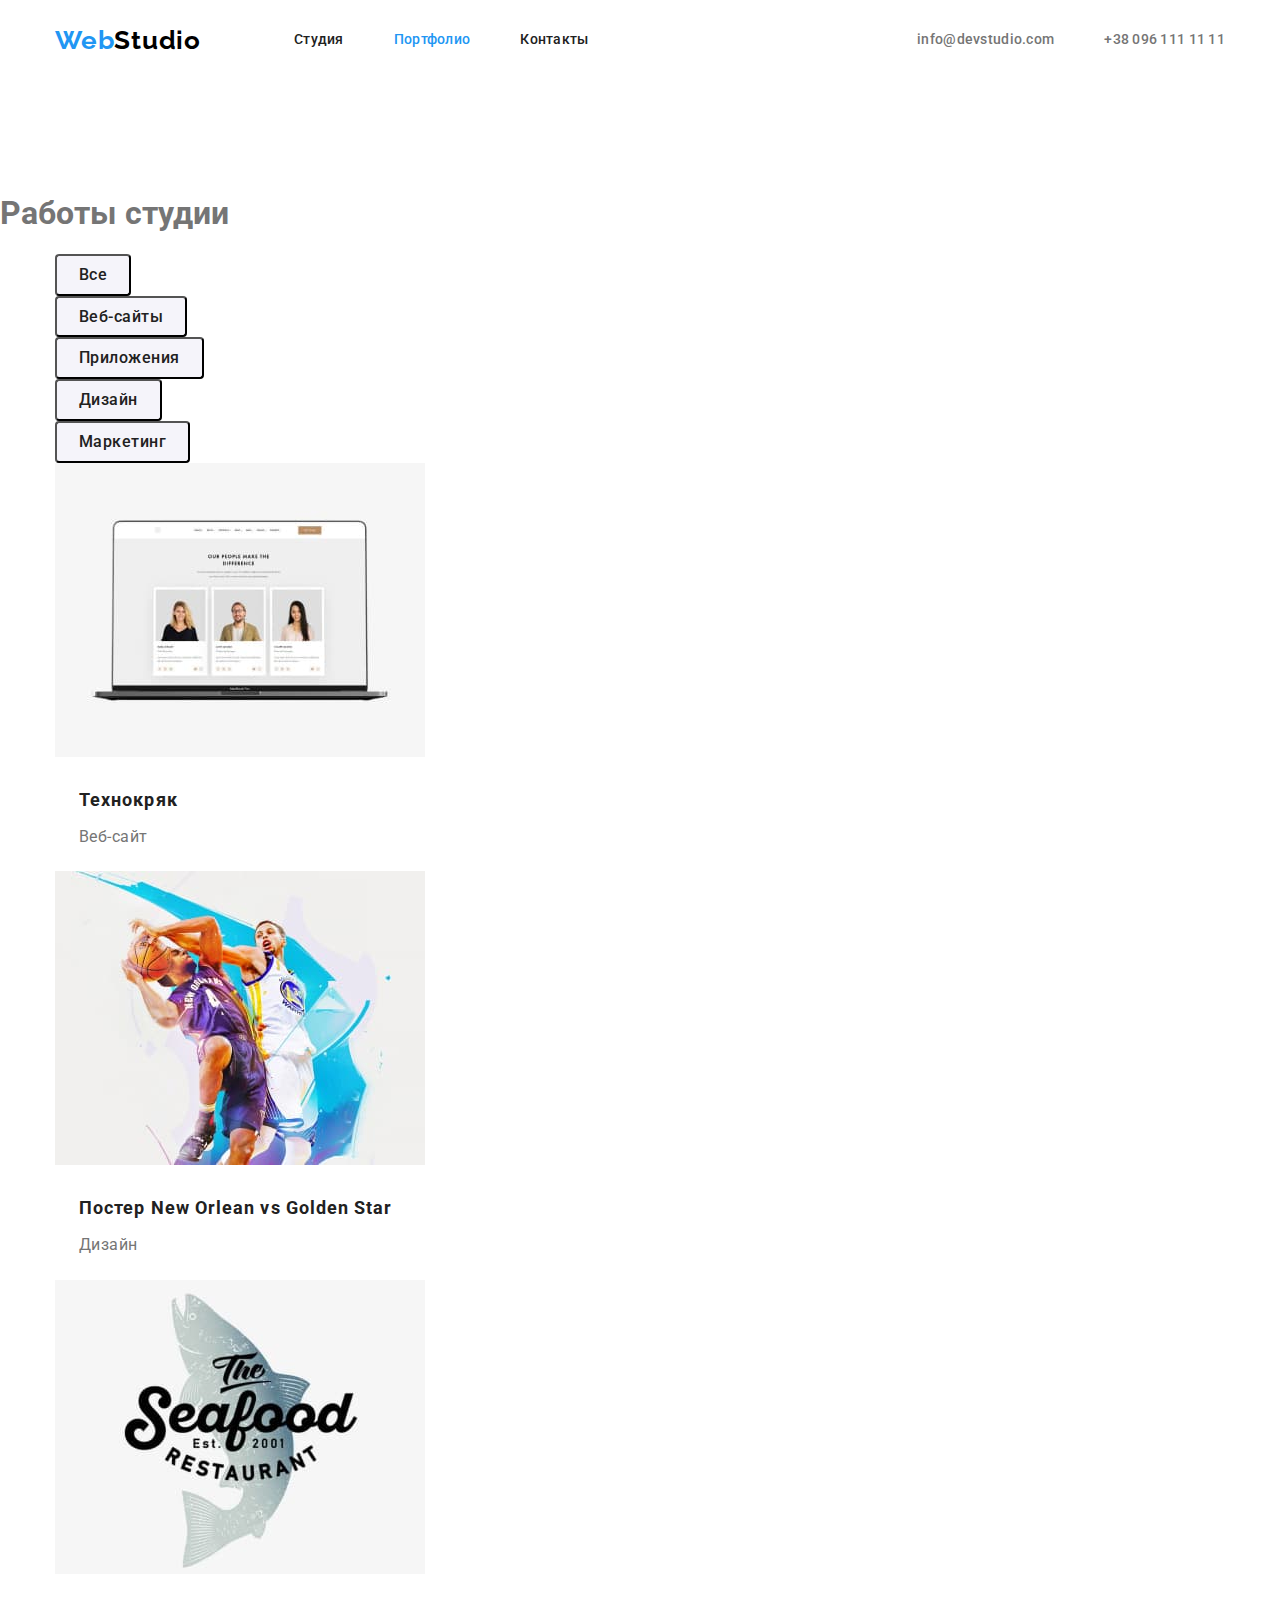
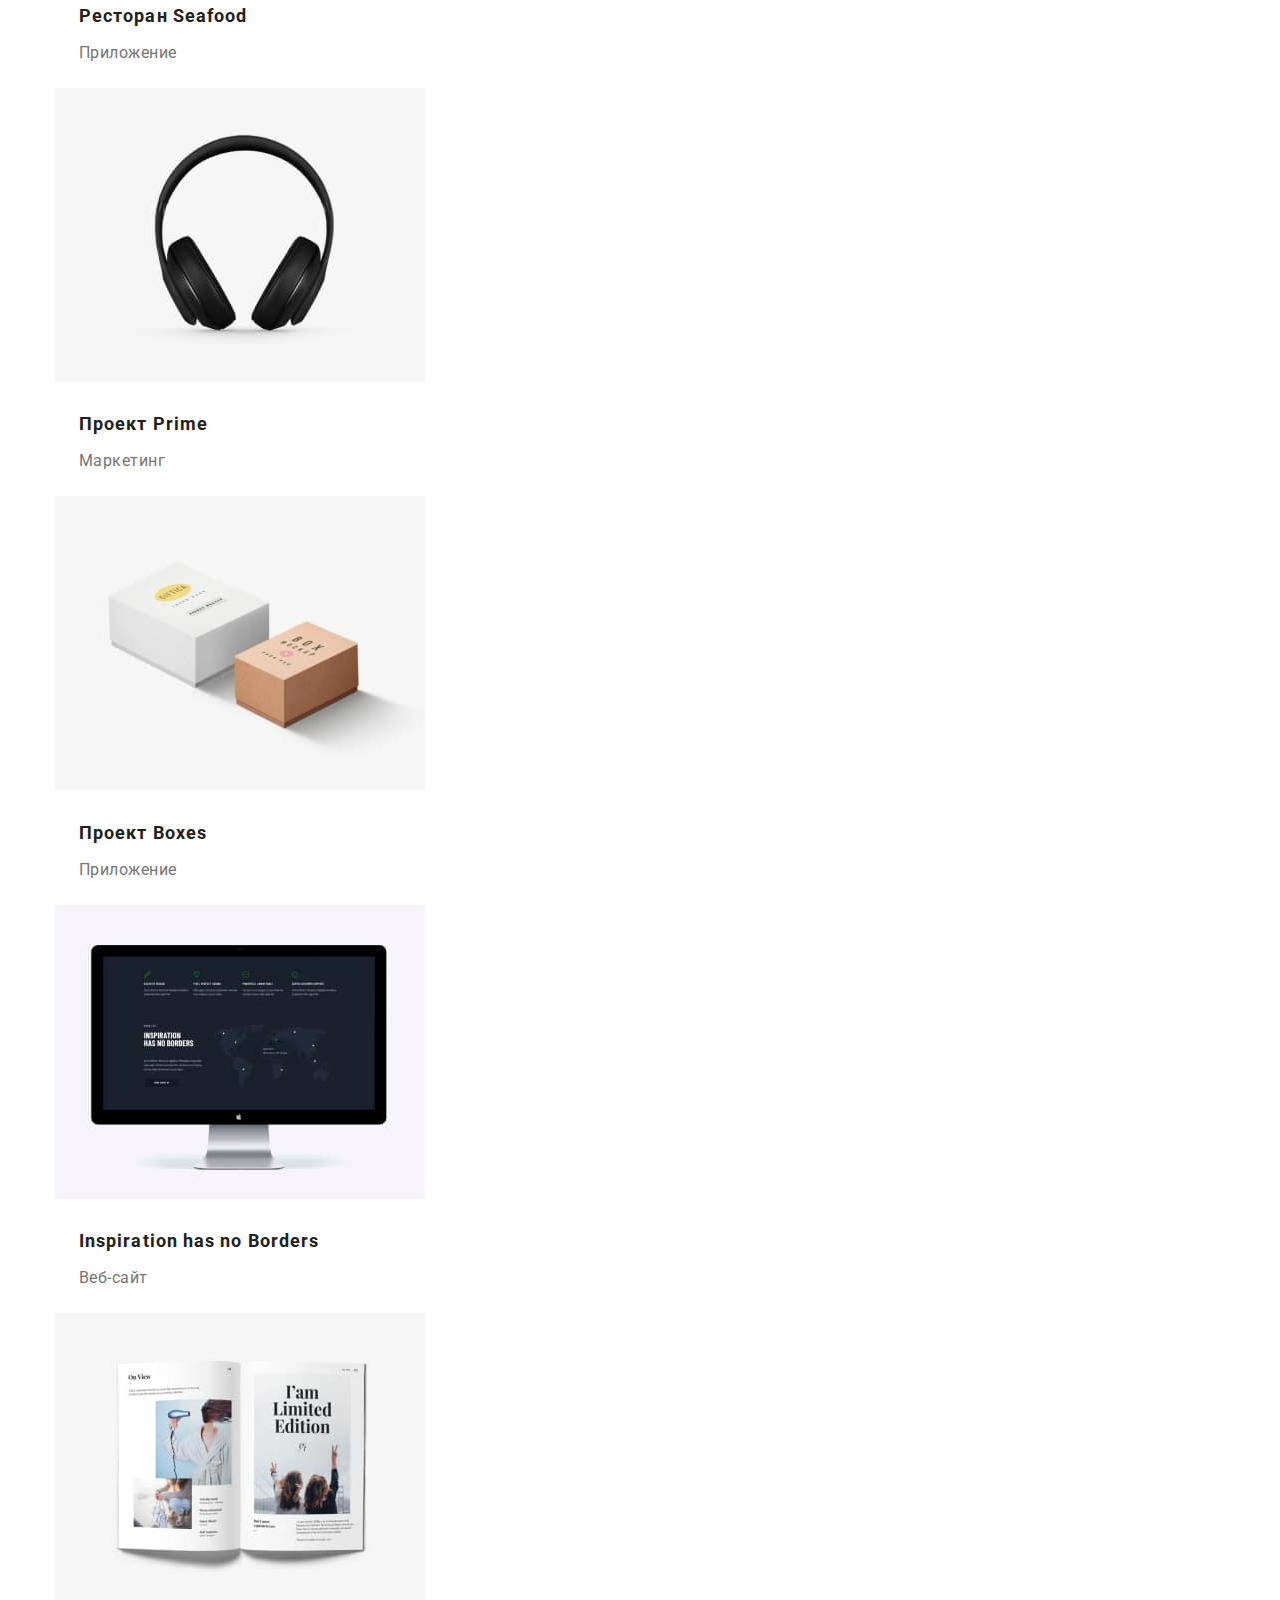
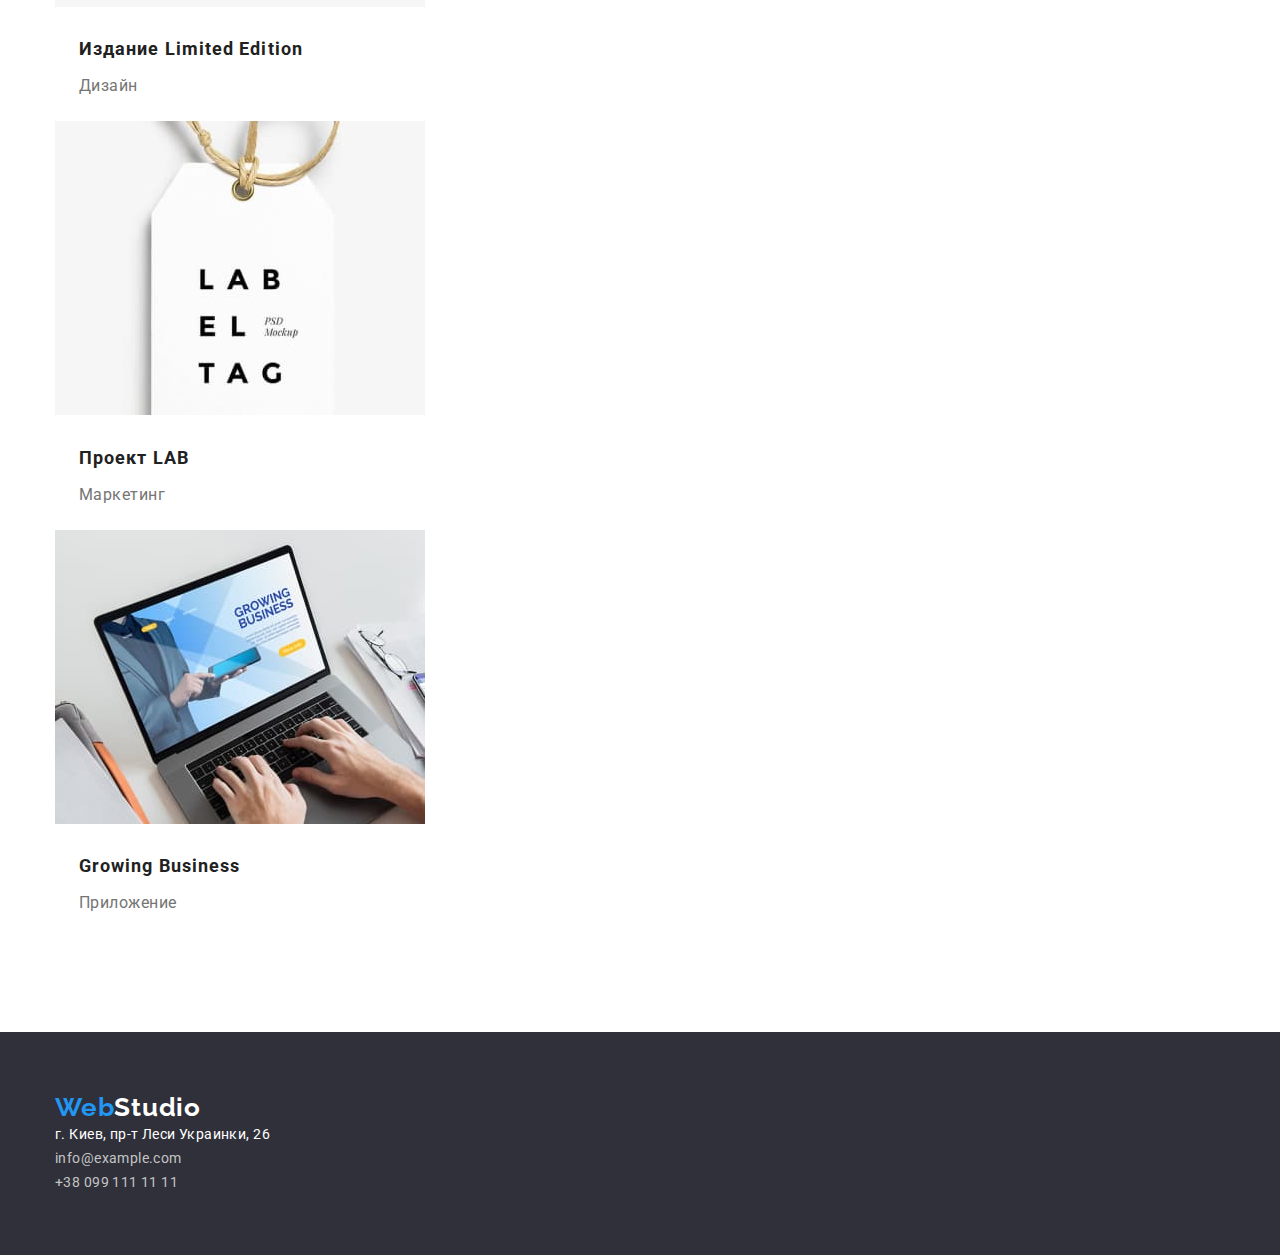
==== commit 8fe39ec3: "add flexbox to header" ====
--- a/portfolio.html
+++ b/portfolio.html
@@ -18,18 +18,20 @@
   <body>
     <!-- шапка -->
     <header>
-      <div class="container">
+      <div class="container main-nav">
         <a class="logo" href="" lang="en">Web<span class="logo-header">Studio</span> </a>
         <nav>
           <ul class="site-nav list">
-            <li><a href="./index.html" class="link">Студия</a></li>
-            <li><a href="./portfolio.html" class="link current">Портфолио</a></li>
-            <li><a href="" class="link">Контакты</a></li>
+            <li class="item"><a href="./index.html" class="link">Студия</a></li>
+            <li class="item"><a href="./portfolio.html" class="link current">Портфолио</a></li>
+            <li class="item"><a href="" class="link">Контакты</a></li>
           </ul>
         </nav>
         <ul class="contacts list">
-          <li><a href="mailto:info@devstudio.com" class="link">info@devstudio.com</a></li>
-          <li><a href="tel:+380961111111" class="link">+38 096 111 11 11</a></li>
+          <li class="item">
+            <a href="mailto:info@devstudio.com" class="link">info@devstudio.com</a>
+          </li>
+          <li class="item"><a href="tel:+380961111111" class="link">+38 096 111 11 11</a></li>
         </ul>
       </div>
     </header>
--- a/css/styles.css
+++ b/css/styles.css
@@ -53,6 +53,10 @@
 }
 
 /* =====header===== */
+.main-nav {
+  display: flex;
+  align-items: center;
+}
 .link {
   font-weight: 500;
   font-size: 14px;
@@ -60,8 +64,18 @@
   letter-spacing: 0.02em;
   text-decoration: none;
 }
+.site-nav {
+  display: flex;
+  margin-left: 93px;
+}
+.site-nav .item + .item {
+  margin-left: 50px;
+}
 .site-nav .link {
   color: var(--title-color);
+  display: block;
+  padding-top: 32px;
+  padding-bottom: 32px;
 }
 .site-nav .link:hover,
 .site-nav .link:focus {
@@ -70,8 +84,19 @@
 .site-nav .current {
   color: var(--accent-color);
 }
+.contacts {
+  display: flex;
+  margin-left: auto;
+}
+.contacts .item + .item {
+  margin-left: 50px;
+}
 .contacts .link {
   color: var(--phrase-color);
+
+  display: block;
+  padding-top: 32px;
+  padding-bottom: 32px;
 }
 .contacts .link:hover,
 .contacts .link:focus {
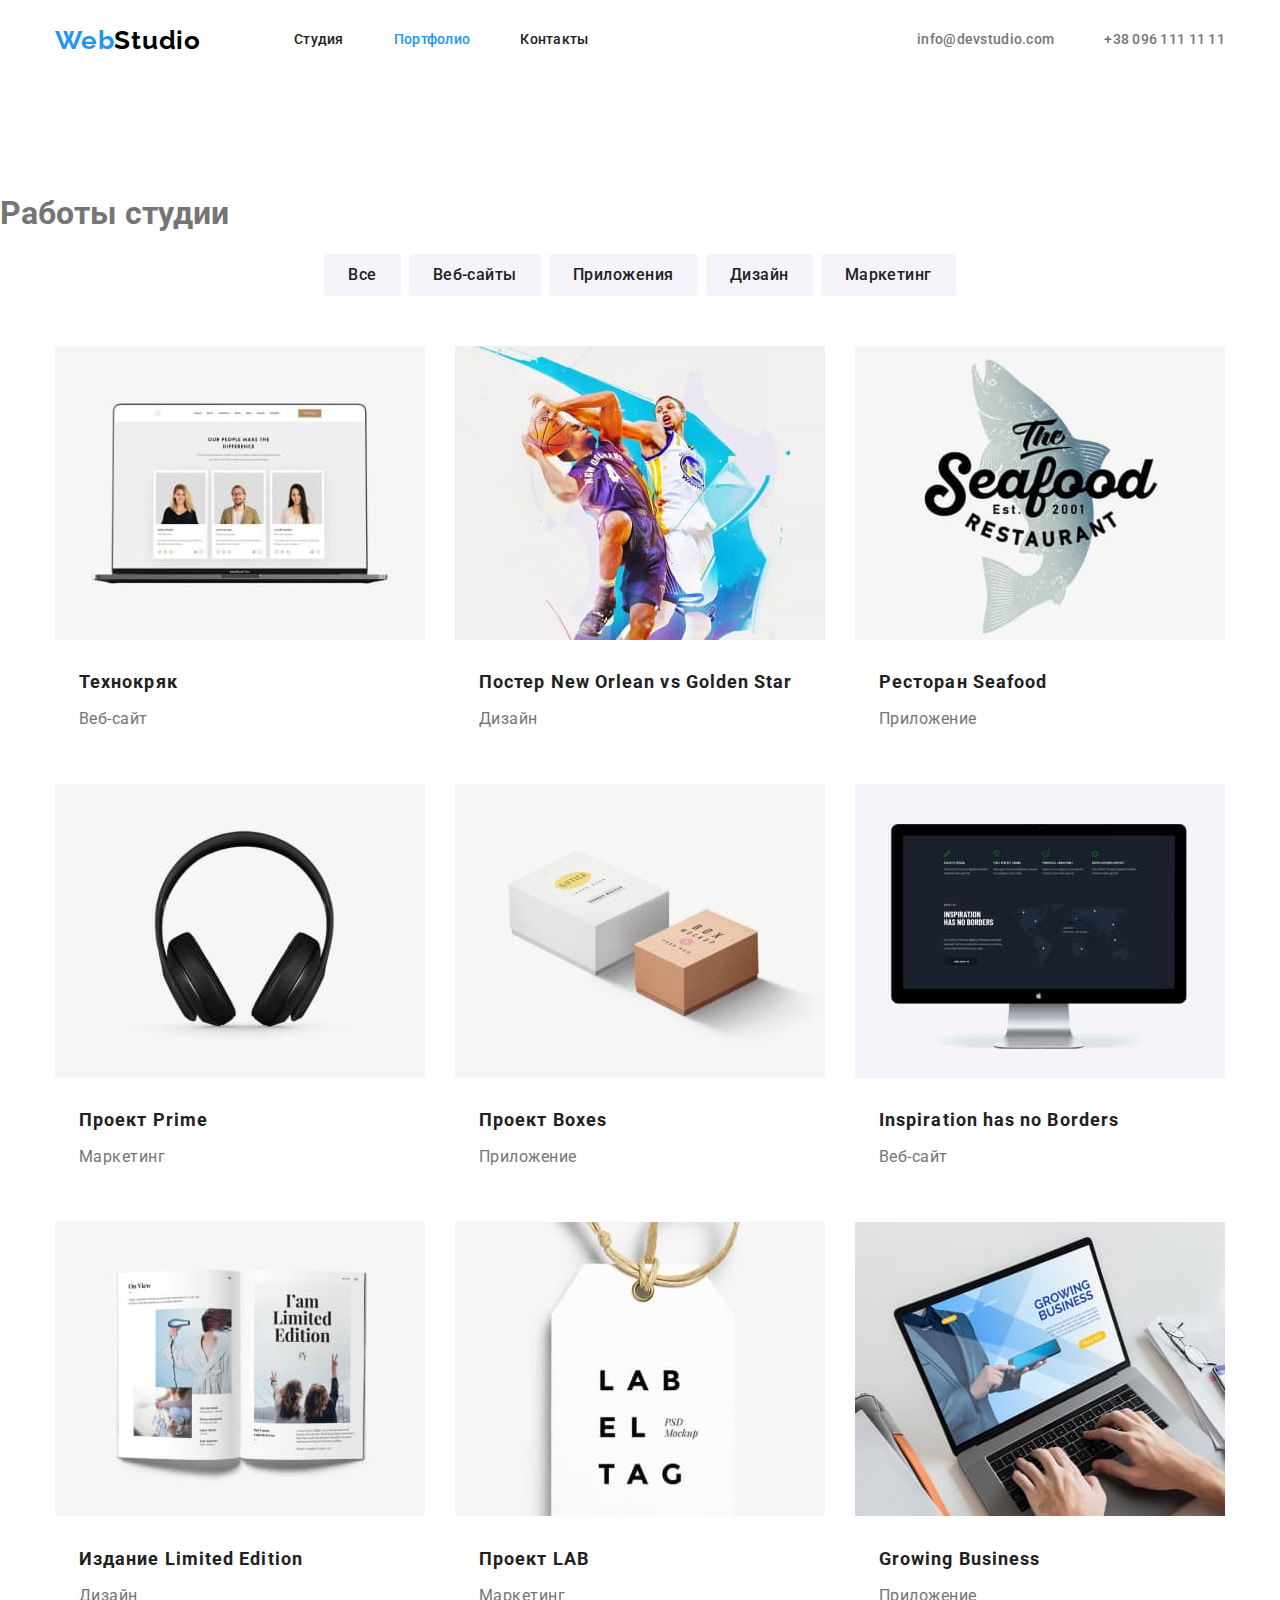
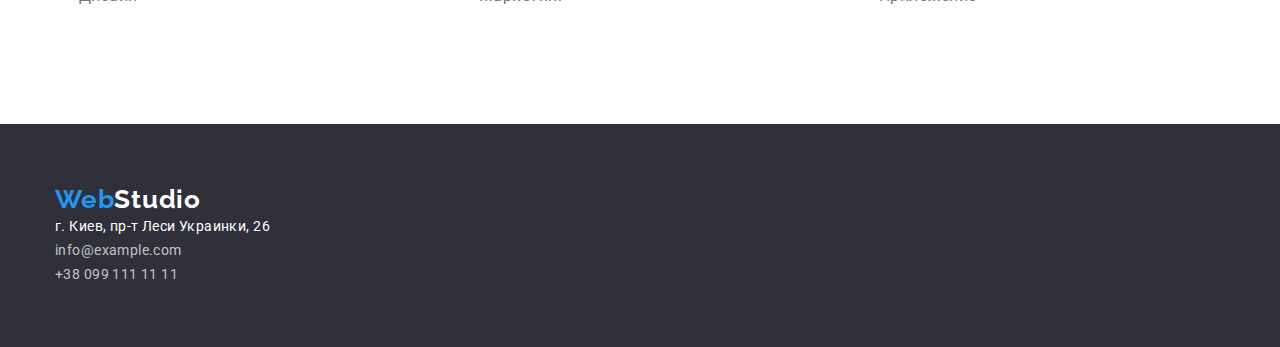
==== commit 3e95c1f5: "add flexbox to portfolio" ====
--- a/portfolio.html
+++ b/portfolio.html
@@ -41,11 +41,11 @@
         <h1>Работы студии</h1>
         <div class="container">
           <ul class="filter list">
-            <li><button type="button" class="button btn-p">Все</button></li>
-            <li><button type="button" class="button btn-p">Веб-сайты</button></li>
-            <li><button type="button" class="button btn-p">Приложения</button></li>
-            <li><button type="button" class="button btn-p">Дизайн</button></li>
-            <li><button type="button" class="button btn-p">Маркетинг</button></li>
+            <li class="item"><button type="button" class="button btn-p">Все</button></li>
+            <li class="item"><button type="button" class="button btn-p">Веб-сайты</button></li>
+            <li class="item"><button type="button" class="button btn-p">Приложения</button></li>
+            <li class="item"><button type="button" class="button btn-p">Дизайн</button></li>
+            <li class="item"><button type="button" class="button btn-p">Маркетинг</button></li>
           </ul>
           <ul class="example-list list">
             <li class="example-card">
--- a/css/styles.css
+++ b/css/styles.css
@@ -152,7 +152,12 @@
   margin-top: 0;
   margin-bottom: 94px;
 }
-
+.benefits-list {
+  display: flex;
+}
+.benefits-list .item + .item {
+  margin-left: 30px;
+}
 .benefits-list .title {
   margin-top: 0;
   margin-bottom: 10px;
@@ -165,6 +170,7 @@
 }
 .benefit {
   margin-top: 0;
+  margin-bottom: 0;
   font-size: 14px;
   line-height: 1.74;
   letter-spacing: 0.03em;
@@ -180,6 +186,12 @@
   line-height: 1.17;
   text-align: center;
   letter-spacing: 0.03em;
+}
+.work-type {
+  display: flex;
+}
+.work-type .item + .item {
+  margin-left: 30px;
 }
 
 /* =====наша команда===== */
@@ -190,6 +202,12 @@
 }
 .team {
   background-color: var(--background-btn-p);
+}
+.member-list {
+  display: flex;
+}
+.member-list .member-card + .member-card {
+  margin-left: 30px;
 }
 .member-card {
   width: 270px;
@@ -245,20 +263,44 @@
 }
 
 /* =====portfolio===== */
+
+.filter {
+  display: flex;
+  justify-content: center;
+  margin-bottom: 50px;
+}
+.filter .item + .item {
+  margin-left: 8px;
+}
 .btn-p {
   padding: 6px 22px;
   color: var(--title-color);
   background-color: var(--background-btn-p);
+  border-color: transparent;
 }
 .btn-p:hover,
 .btn-p:focus {
   color: var(--white-color);
   background-color: var(--accent-color);
 }
+
+.example-list {
+  display: flex;
+  flex-wrap: wrap;
+}
 .example-card {
-  width: 370px;
+  width: calc((100% - 60px) / 3);
+  margin-right: 30px;
+  margin-bottom: 30px;
   background-color: var(--example-card-color);
 }
+.example-card:nth-child(3n) {
+  margin-right: 0;
+}
+.example-card:nth-last-child(-n + 3) {
+  margin-bottom: 0;
+}
+
 .card-description {
   width: 322px;
   margin: 20px 24px;
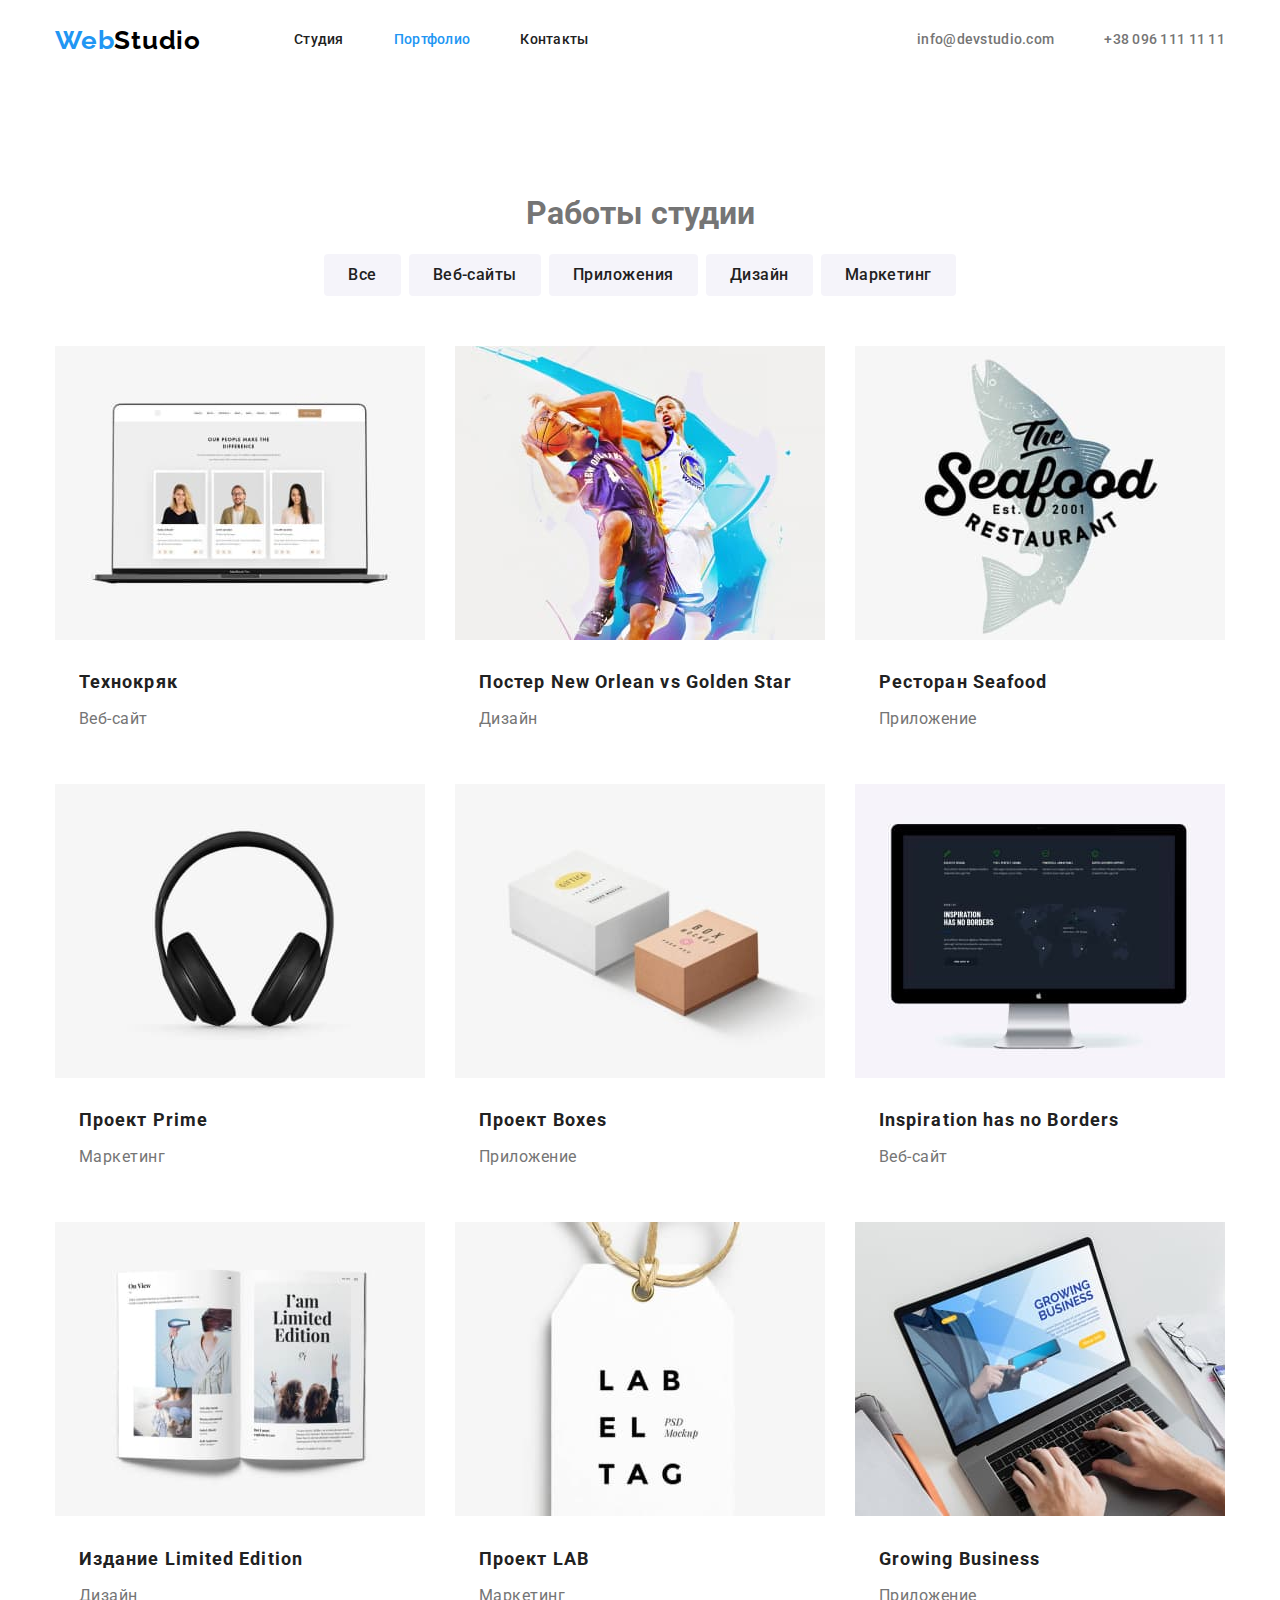
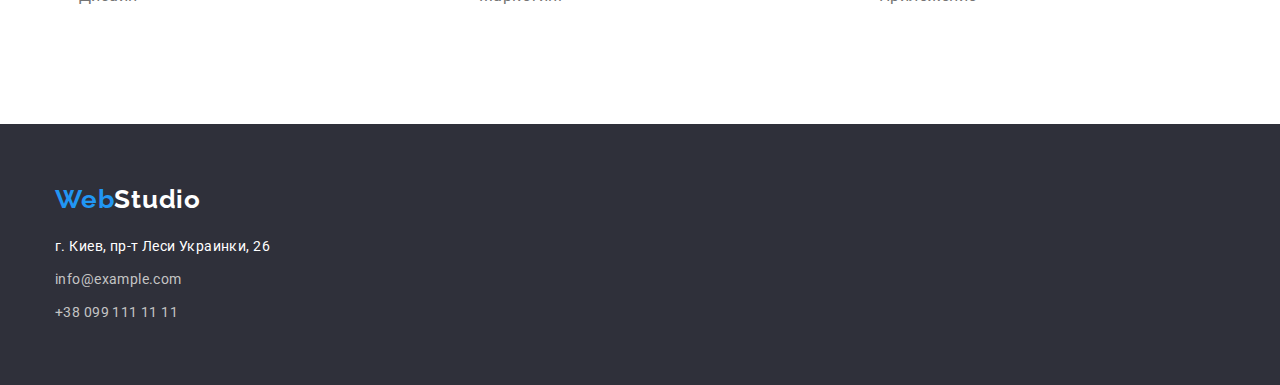
==== commit 51cee6b3: "add margins to footer" ====
--- a/portfolio.html
+++ b/portfolio.html
@@ -38,7 +38,7 @@
     <!-- контент -->
     <main>
       <section class="section portfolio">
-        <h1>Работы студии</h1>
+        <h1 class="portfolio-title">Работы студии</h1>
         <div class="container">
           <ul class="filter list">
             <li class="item"><button type="button" class="button btn-p">Все</button></li>
@@ -135,8 +135,8 @@
           <a href="https://goo.gl/maps/GyggzFE7eTkepQ136" class="address-link office"
             >г. Киев, пр-т Леси Украинки, 26</a
           >
-          <br />
-          <a href="mailto:info@example.com" class="address-link">info@example.com</a><br />
+
+          <a href="mailto:info@example.com" class="address-link">info@example.com</a>
           <a href="tel:+380991111111" class="address-link">+38 099 111 11 11</a>
         </address>
       </div>
--- a/css/styles.css
+++ b/css/styles.css
@@ -244,8 +244,15 @@
 .logo-footer {
   color: var(--white-color);
 }
-
+.footer .logo {
+  display: block;
+  margin-top: 0;
+  margin-bottom: 20px;
+}
 .address-link {
+  display: block;
+  margin-top: 0;
+  margin-bottom: 9px;
   color: var(--contact-color);
   font-style: normal;
   font-weight: 400;
@@ -254,6 +261,9 @@
   letter-spacing: 0.03em;
   text-decoration: none;
 }
+.address-link:last-child {
+  margin-bottom: 0;
+}
 .office {
   color: var(--white-color);
 }
@@ -263,6 +273,10 @@
 }
 
 /* =====portfolio===== */
+
+.portfolio-title {
+  text-align: center;
+}
 
 .filter {
   display: flex;
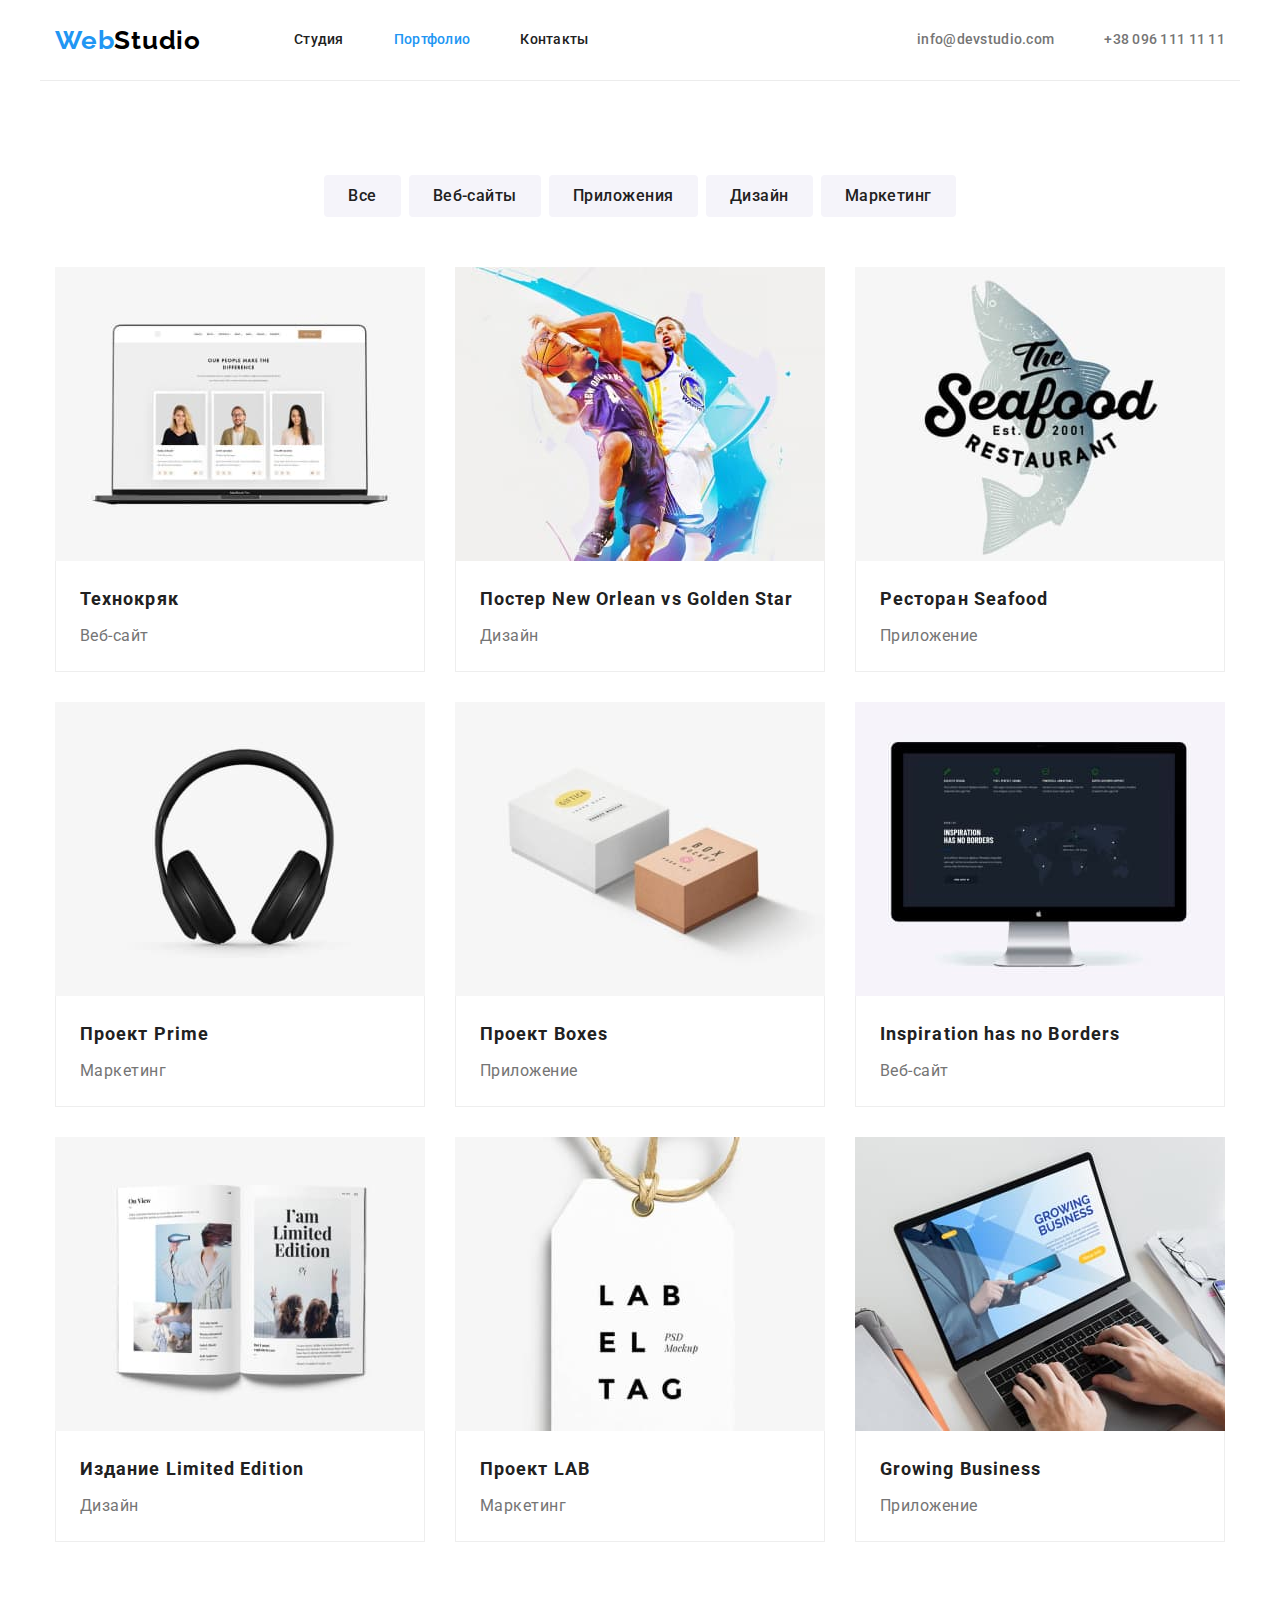
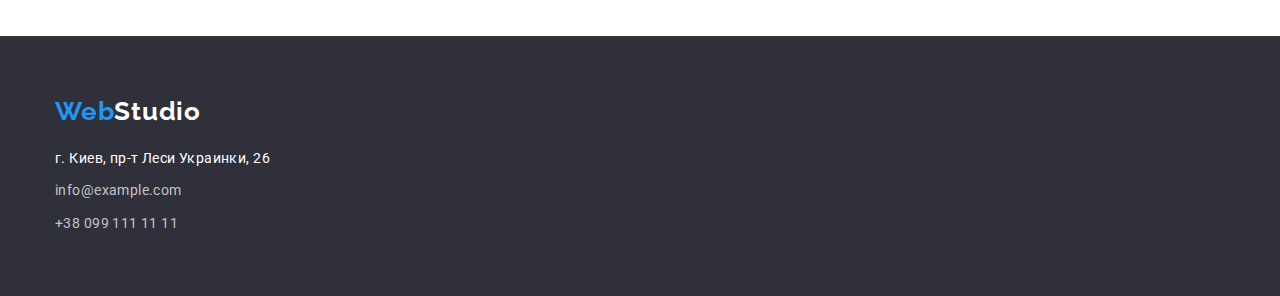
==== commit b5cadb99: "partly corrected" ====
--- a/portfolio.html
+++ b/portfolio.html
@@ -38,7 +38,7 @@
     <!-- контент -->
     <main>
       <section class="section portfolio">
-        <h1 class="portfolio-title">Работы студии</h1>
+        <h1 class="visually-hidden">Работы студии</h1>
         <div class="container">
           <ul class="filter list">
             <li class="item"><button type="button" class="button btn-p">Все</button></li>
--- a/css/styles.css
+++ b/css/styles.css
@@ -2,11 +2,7 @@
 html {
   box-sizing: border-box;
 }
-/* *,
-*::before,
-*::after {
-  box-sizing: inherit;
-} */
+
 .container {
   width: 1200px;
   padding-left: 15px;
@@ -37,6 +33,10 @@
   margin: 0;
   list-style: none;
 }
+.section {
+  padding-top: 94px;
+  padding-bottom: 94px;
+}
 
 /* =====logo===== */
 .logo {
@@ -56,6 +56,7 @@
 .main-nav {
   display: flex;
   align-items: center;
+  border-bottom: 1px solid #ececec;
 }
 .link {
   font-weight: 500;
@@ -105,8 +106,6 @@
 
 /* =====hero===== */
 .hero {
-  margin-top: 0;
-  margin-bottom: 94px;
   background-color: var(--background-hero);
   text-align: center;
 }
@@ -147,11 +146,7 @@
 }
 
 /* =====наши преимущества===== */
-.container.benefits,
-.container.images {
-  margin-top: 0;
-  margin-bottom: 94px;
-}
+
 .benefits-list {
   display: flex;
 }
@@ -195,11 +190,7 @@
 }
 
 /* =====наша команда===== */
-.section.team,
-.section.portfolio {
-  padding-top: 94px;
-  padding-bottom: 94px;
-}
+
 .team {
   background-color: var(--background-btn-p);
 }
@@ -274,8 +265,17 @@
 
 /* =====portfolio===== */
 
-.portfolio-title {
-  text-align: center;
+.visually-hidden {
+  position: absolute;
+  width: 1px;
+  height: 1px;
+  margin: -1px;
+  border: 0;
+  padding: 0;
+  white-space: nowrap;
+  clip-path: inset(100%);
+  clip: rect(0 0 0 0);
+  overflow: hidden;
 }
 
 .filter {
@@ -314,12 +314,18 @@
 .example-card:nth-last-child(-n + 3) {
   margin-bottom: 0;
 }
-
+.example-card img {
+  display: block;
+}
 .card-description {
-  width: 322px;
-  margin: 20px 24px;
-}
-.example-list .title {
+  width: 370px;
+  /* height: 110px; */
+  padding: 20px 24px;
+  border-left: 1px solid #eeeeee;
+  border-right: 1px solid #eeeeee;
+  border-bottom: 1px solid #eeeeee;
+}
+.card-description .title {
   margin-top: 0;
   margin-bottom: 4px;
   color: var(--title-color);
@@ -328,7 +334,7 @@
   line-height: 2;
   letter-spacing: 0.06em;
 }
-.example-list .product {
+.card-description .product {
   margin: 0;
   font-size: 16px;
   line-height: 1.87;
